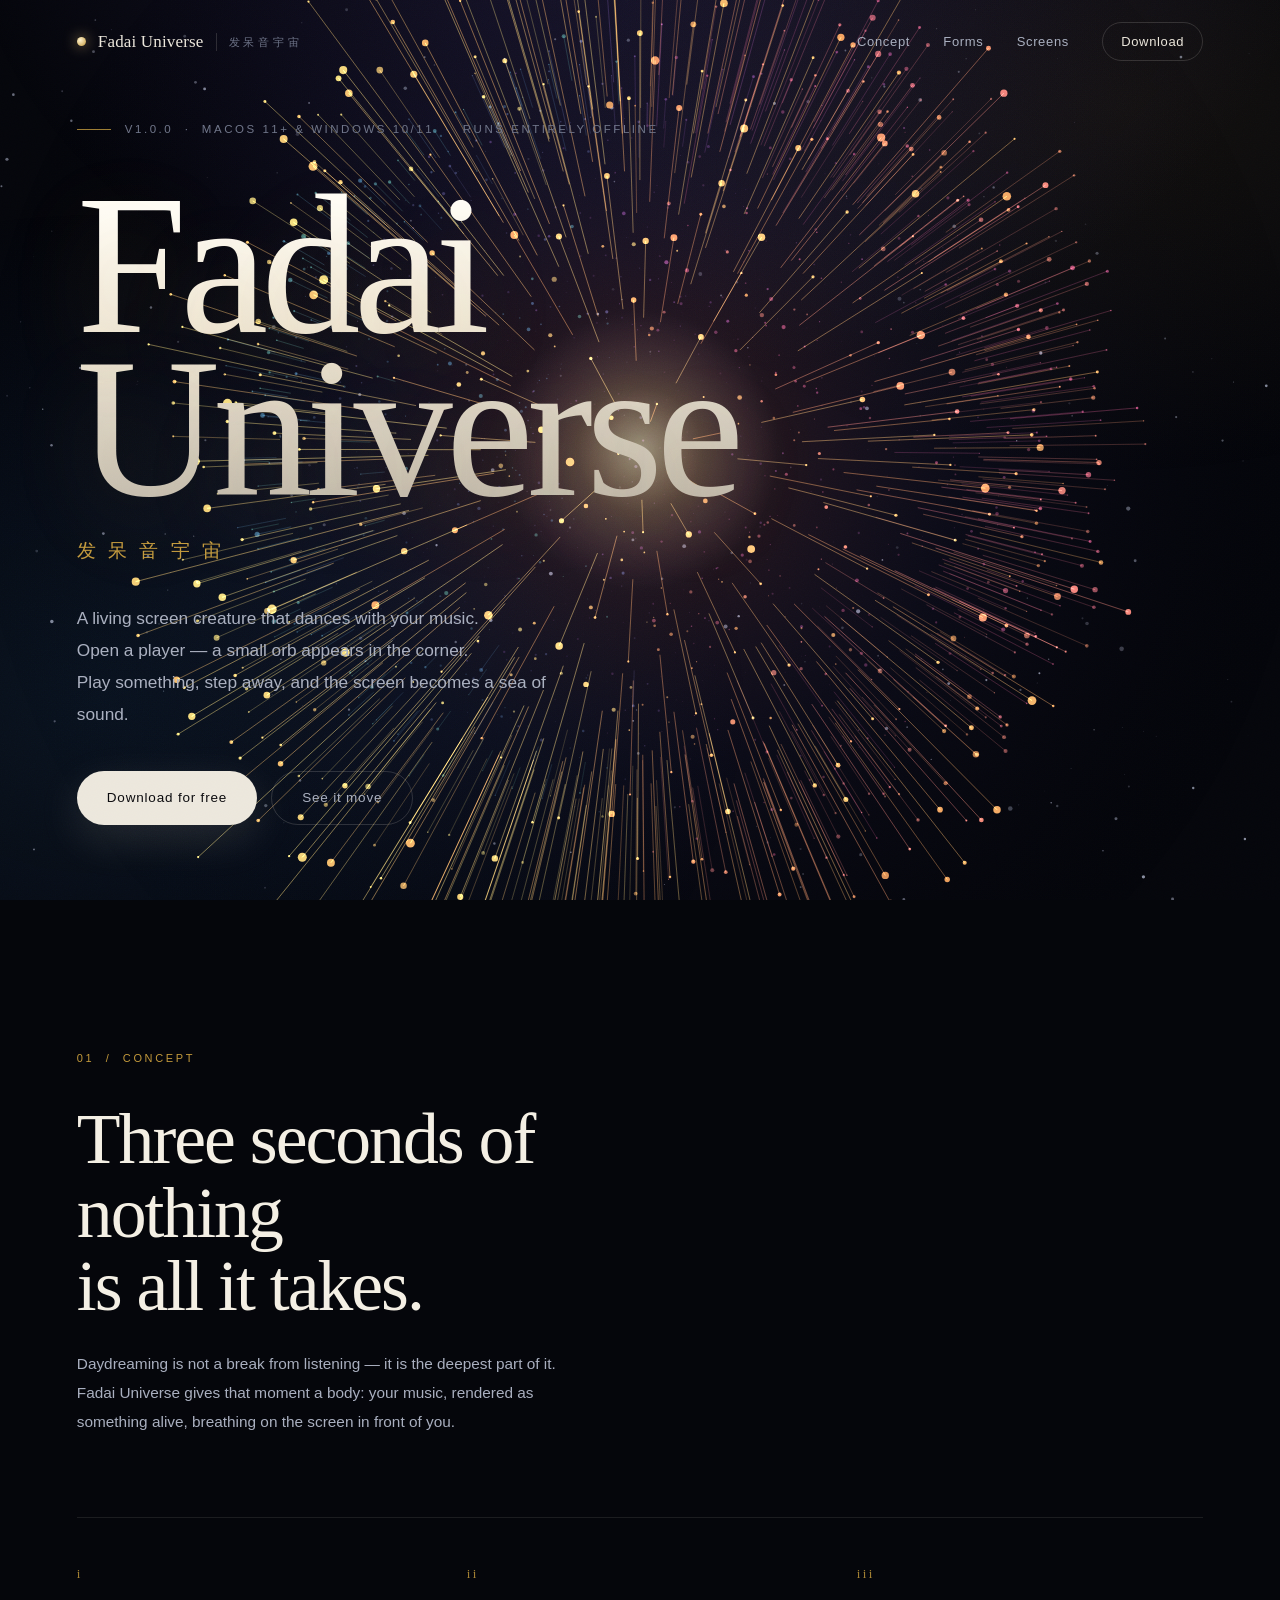
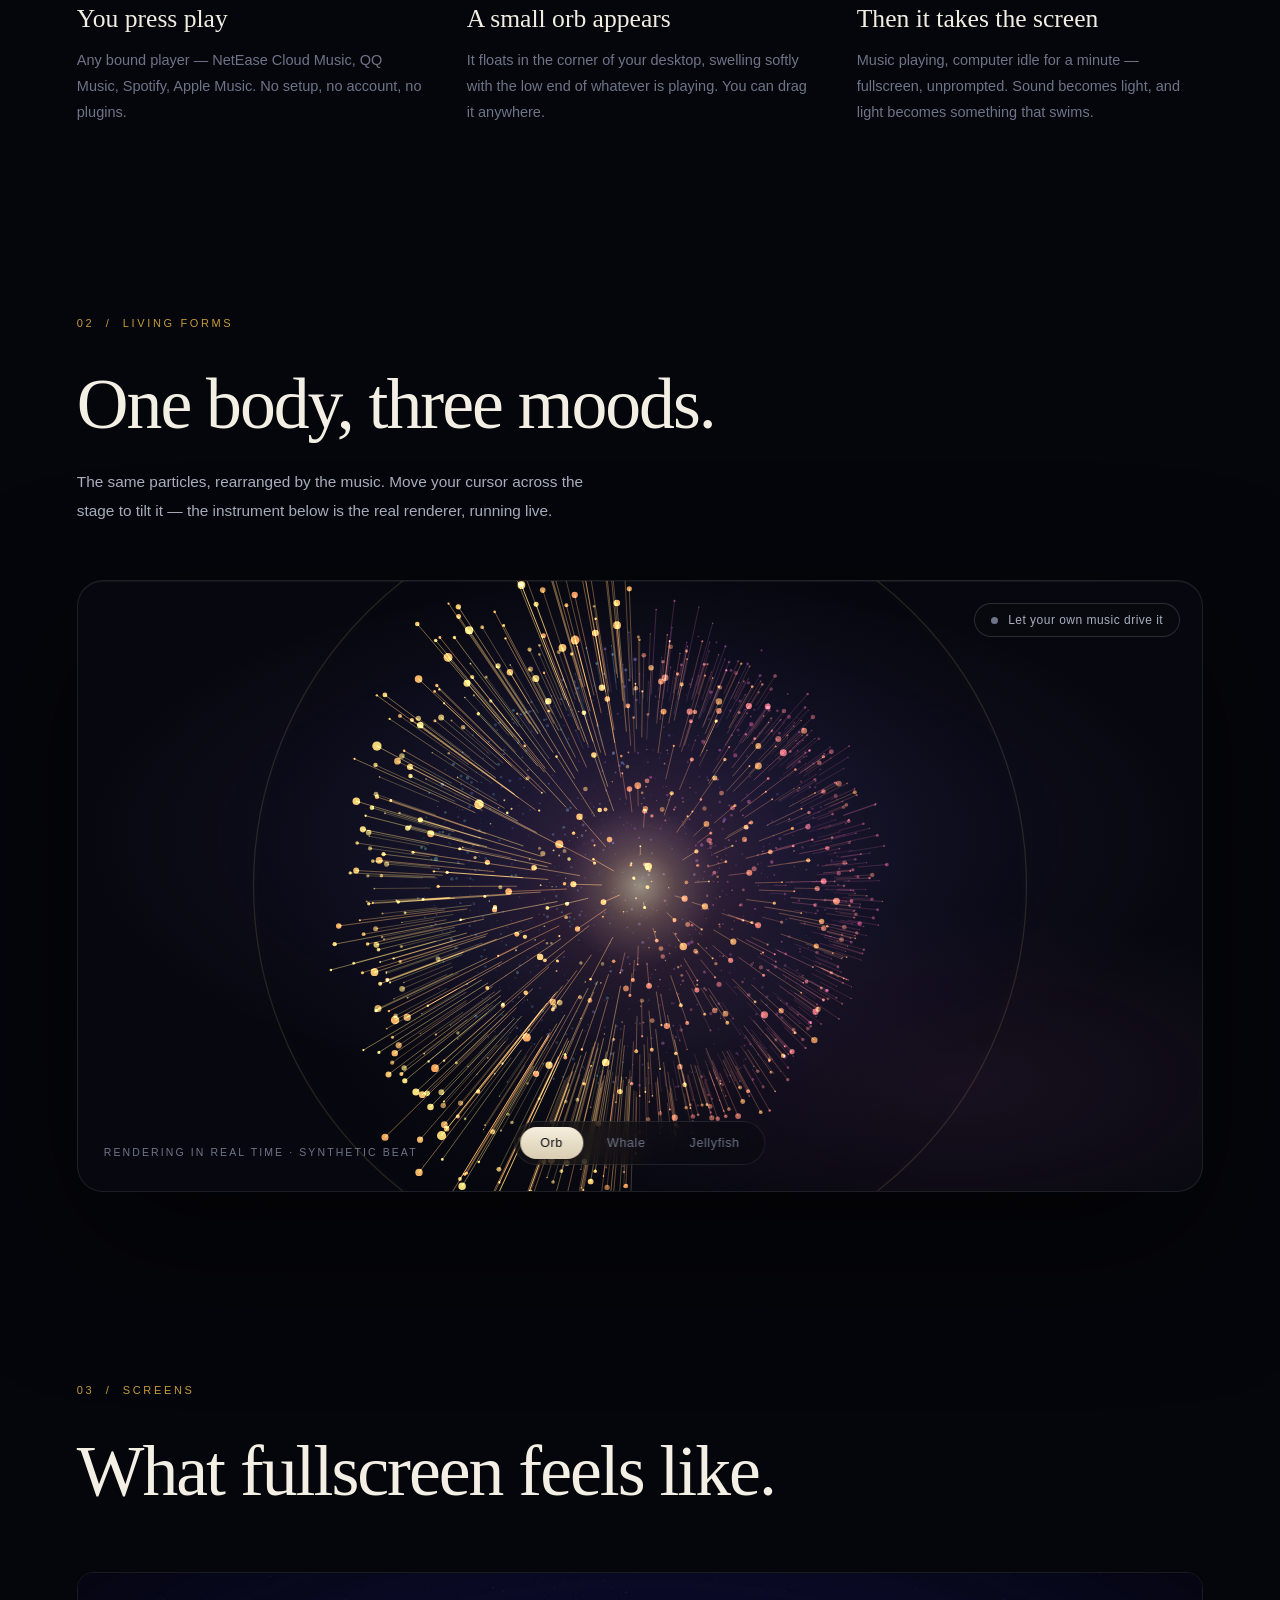
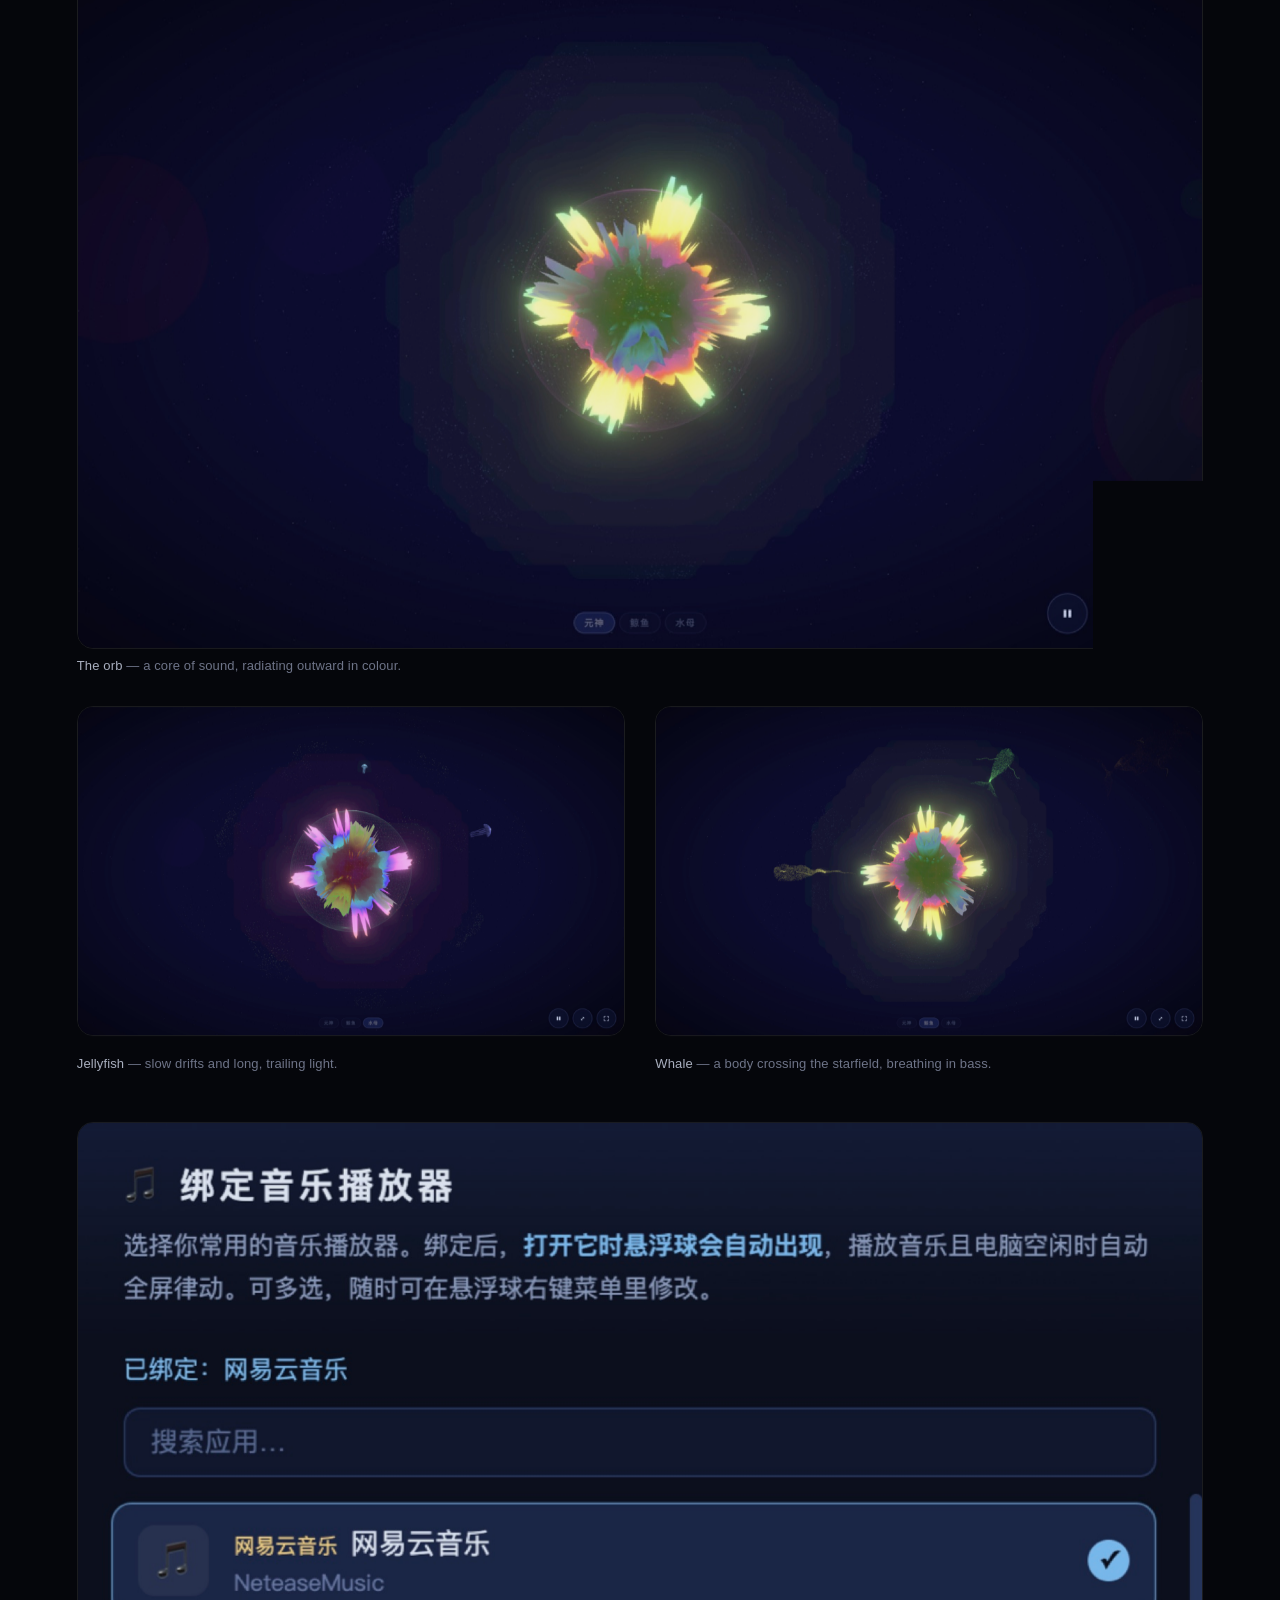
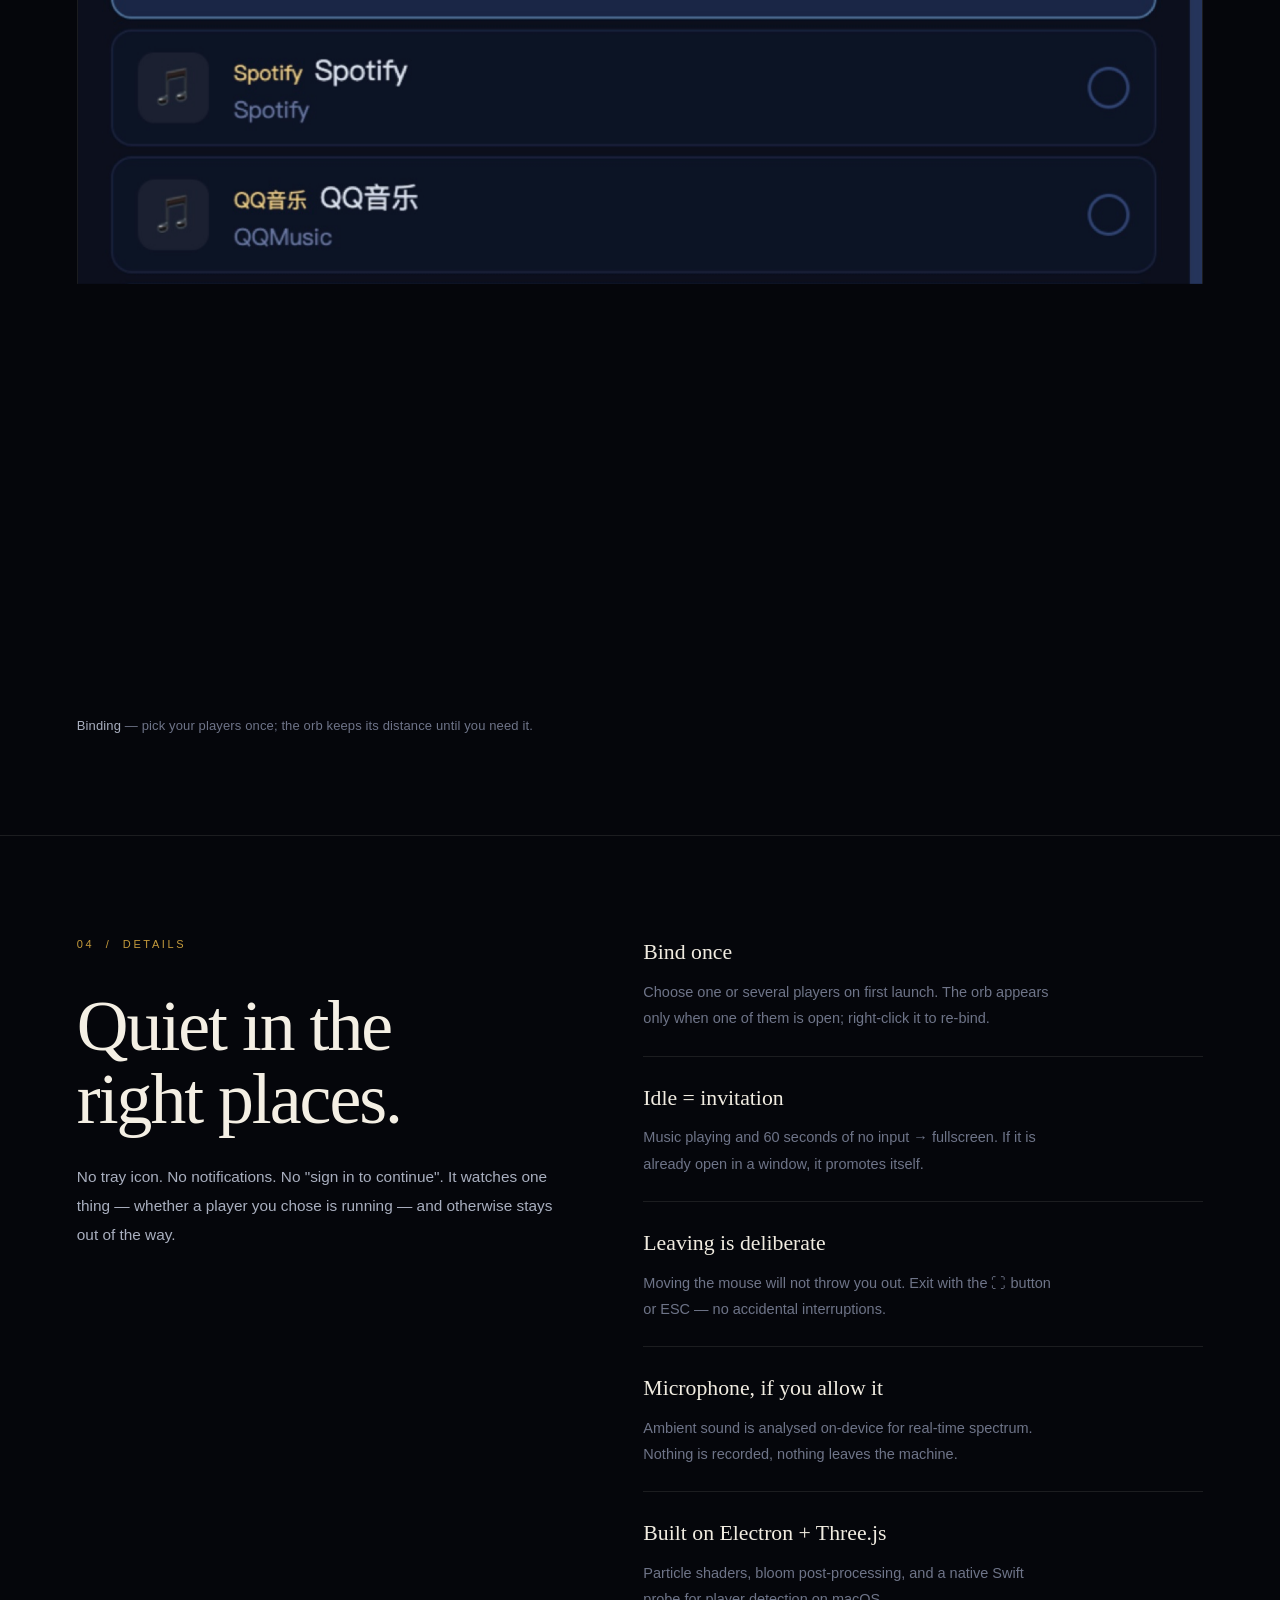
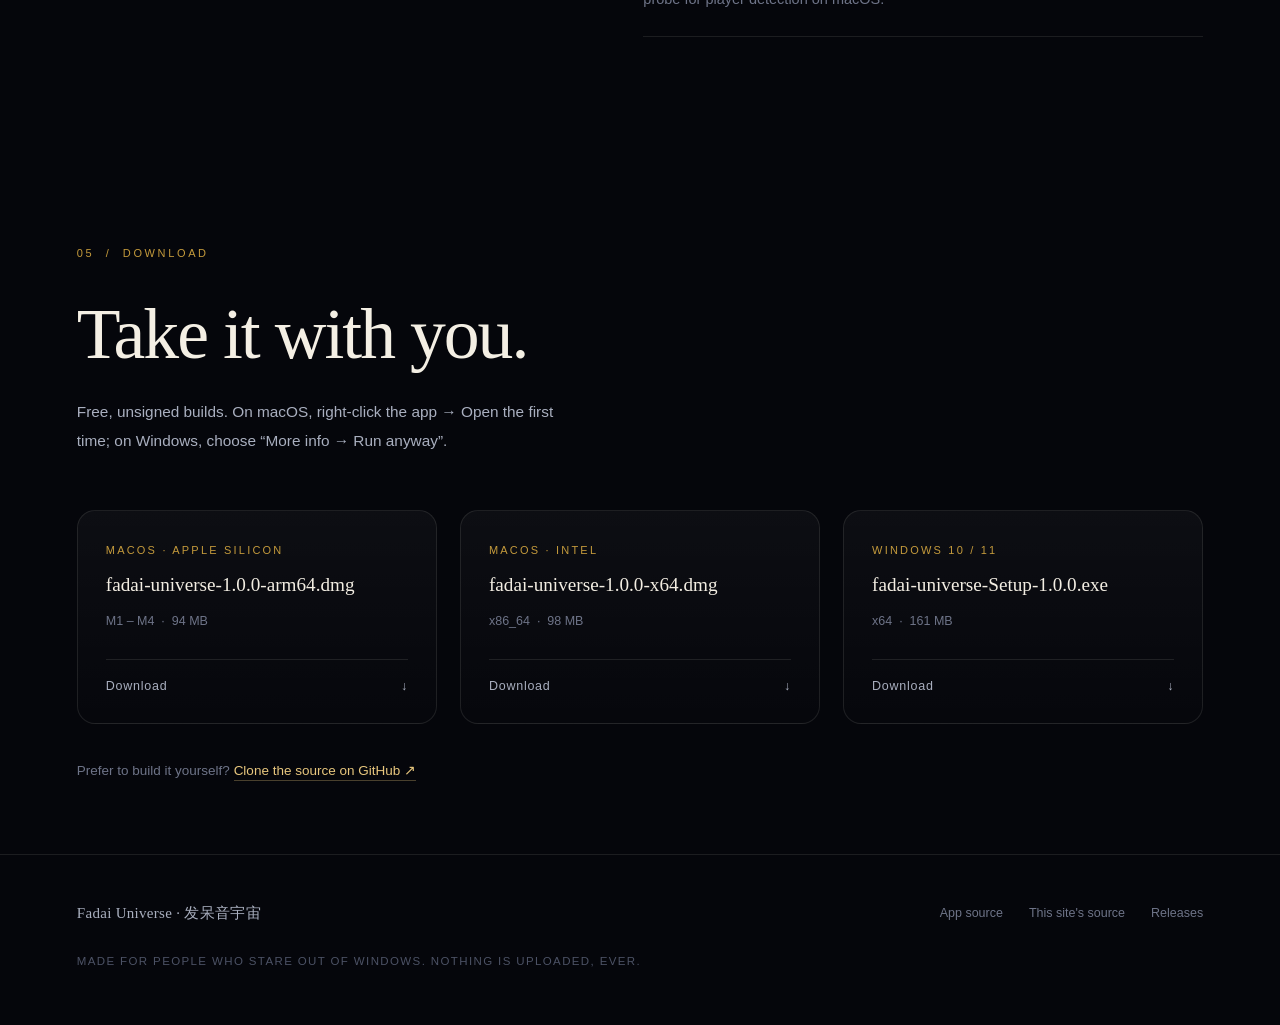
==== index.html @ 191c6d0e "feat: Fadai Universe product site — live particle renderer, three morphing forms, screenshots, downl" ====
<!doctype html>
<html lang="en">
<head>
<meta charset="utf-8">
<meta name="viewport" content="width=device-width, initial-scale=1">
<title>Fadai Universe — your music, given a body</title>
<meta name="description" content="Fadai Universe is a music-reactive screen creature for macOS and Windows. Open your player and a small orb appears; play music and step away, and the screen becomes a sea of sound. Runs 100% locally.">
<meta name="theme-color" content="#05060b">
<meta property="og:title" content="Fadai Universe — your music, given a body">
<meta property="og:description" content="A living screen creature that dances with your music. Orb, whale, jellyfish — three forms, born from sound.">
<meta property="og:type" content="website">
<meta property="og:image" content="assets/img/cover.jpg">
<link rel="icon" href="data:image/svg+xml,<svg xmlns='http://www.w3.org/2000/svg' viewBox='0 0 32 32'><circle cx='16' cy='16' r='13' fill='none' stroke='%23C49A3C' stroke-width='1.2'/><circle cx='16' cy='16' r='5' fill='%23FFD98A'/></svg>">
<link rel="stylesheet" href="css/style.css">
</head>
<body>

<div class="grain" aria-hidden="true"></div>

<header class="nav" id="nav">
  <a class="nav__mark" href="#top" aria-label="Fadai Universe">
    <span class="nav__dot"></span>
    <span class="nav__name">Fadai&nbsp;Universe</span>
    <span class="nav__cn">发呆音宇宙</span>
  </a>
  <nav class="nav__links">
    <a href="#concept">Concept</a>
    <a href="#forms">Forms</a>
    <a href="#gallery">Screens</a>
    <a href="#download" class="nav__cta">Download</a>
  </nav>
</header>

<main>

  <!-- ───────────────────────────── hero ───────────────────────────── -->
  <section class="hero" id="top">
    <canvas class="hero__stars" id="stars" aria-hidden="true"></canvas>
    <canvas class="hero__orb" id="heroOrb" aria-hidden="true"></canvas>

    <div class="hero__inner">
      <p class="eyebrow reveal">v1.0.0 &nbsp;·&nbsp; macOS 11+ &amp; Windows 10/11 &nbsp;·&nbsp; runs entirely offline</p>
      <h1 class="hero__title reveal" data-d="1">Fadai<br>Universe</h1>
      <p class="hero__cn reveal" data-d="2">发呆音宇宙</p>
      <p class="hero__lede reveal" data-d="3">
        A living screen creature that dances with your music.<br>
        Open a player — a small orb appears in the corner.<br>
        Play something, step away, and the screen becomes a sea of sound.
      </p>
      <div class="hero__cta reveal" data-d="4">
        <a class="btn btn--solid" href="#download">Download for free</a>
        <a class="btn btn--ghost" href="#forms">See it move</a>
      </div>
    </div>

    <div class="hero__foot reveal" data-d="5">
      <span>Scroll</span>
      <i></i>
    </div>
  </section>

  <!-- ───────────────────────────── concept ───────────────────────────── -->
  <section class="concept" id="concept">
    <div class="wrap">
      <p class="label reveal">01 &nbsp;/&nbsp; Concept</p>
      <h2 class="display reveal" data-d="1">
        Three seconds of nothing<br>
        is all it takes.
      </h2>
      <p class="lede reveal" data-d="2">
        Daydreaming is not a break from listening — it is the deepest part of it.
        Fadai Universe gives that moment a body: your music, rendered as something
        alive, breathing on the screen in front of you.
      </p>

      <ol class="steps">
        <li class="step reveal">
          <span class="step__n">i</span>
          <h3>You press play</h3>
          <p>Any bound player — NetEase Cloud Music, QQ Music, Spotify, Apple Music. No setup, no account, no plugins.</p>
        </li>
        <li class="step reveal" data-d="1">
          <span class="step__n">ii</span>
          <h3>A small orb appears</h3>
          <p id="step2">It floats in the corner of your desktop, swelling softly with the low end of whatever is playing. You can drag it anywhere.</p>
        </li>
        <li class="step reveal" data-d="2">
          <span class="step__n">iii</span>
          <h3>Then it takes the screen</h3>
          <p>Music playing, computer idle for a minute — fullscreen, unprompted. Sound becomes light, and light becomes something that swims.</p>
        </li>
      </ol>
    </div>
  </section>

  <!-- ───────────────────────────── forms ───────────────────────────── -->
  <section class="forms" id="forms">
    <div class="wrap">
      <p class="label reveal">02 &nbsp;/&nbsp; Living forms</p>
      <h2 class="display reveal" data-d="1">One body, three moods.</h2>
      <p class="lede reveal" data-d="2">
        The same particles, rearranged by the music. Move your cursor across the
        stage to tilt it — the instrument below is the real renderer, running live.
      </p>
    </div>

    <div class="stage reveal" data-d="3">
      <canvas id="orbDemo" aria-hidden="true"></canvas>

      <div class="stage__tabs" role="tablist" aria-label="Visualization form">
        <button class="chip is-active" data-mode="orb" role="tab" aria-selected="true">Orb</button>
        <button class="chip" data-mode="whale" role="tab" aria-selected="false">Whale</button>
        <button class="chip" data-mode="jelly" role="tab" aria-selected="false">Jellyfish</button>
      </div>

      <button class="mic" id="micBtn" type="button">
        <span class="mic__dot"></span>
        <span class="mic__label">Let your own music drive it</span>
      </button>

      <p class="stage__note" id="stageNote">Rendering in real time · synthetic beat</p>
    </div>
  </section>

  <!-- ───────────────────────────── gallery ───────────────────────────── -->
  <section class="gallery" id="gallery">
    <div class="wrap">
      <p class="label reveal">03 &nbsp;/&nbsp; Screens</p>
      <h2 class="display reveal" data-d="1">What fullscreen feels like.</h2>
    </div>

    <div class="shots">
      <figure class="shot shot--wide reveal">
        <img src="assets/img/cover.jpg" alt="Fadai Universe fullscreen orb visualization" loading="lazy">
        <figcaption><b>The orb</b> — a core of sound, radiating outward in colour.</figcaption>
      </figure>
      <figure class="shot reveal" data-d="1">
        <img src="assets/img/jelly.jpg" alt="Jellyfish visualization" loading="lazy">
        <figcaption><b>Jellyfish</b> — slow drifts and long, trailing light.</figcaption>
      </figure>
      <figure class="shot reveal" data-d="2">
        <img src="assets/img/whale.jpg" alt="Whale visualization" loading="lazy">
        <figcaption><b>Whale</b> — a body crossing the starfield, breathing in bass.</figcaption>
      </figure>
      <figure class="shot shot--wide reveal">
        <img src="assets/img/bind.jpg" alt="Player binding window" loading="lazy">
        <figcaption><b>Binding</b> — pick your players once; the orb keeps its distance until you need it.</figcaption>
      </figure>
    </div>
  </section>

  <!-- ───────────────────────────── details ───────────────────────────── -->
  <section class="details" id="details">
    <div class="wrap details__grid">
      <div>
        <p class="label reveal">04 &nbsp;/&nbsp; Details</p>
        <h2 class="display reveal" data-d="1">Quiet in the<br>right places.</h2>
        <p class="lede reveal" data-d="2">
          No tray icon. No notifications. No "sign in to continue".
          It watches one thing — whether a player you chose is running —
          and otherwise stays out of the way.
        </p>
      </div>

      <dl class="specs">
        <div class="spec reveal">
          <dt>Bind once</dt>
          <dd>Choose one or several players on first launch. The orb appears only when one of them is open; right-click it to re-bind.</dd>
        </div>
        <div class="spec reveal" data-d="1">
          <dt>Idle = invitation</dt>
          <dd>Music playing and 60 seconds of no input → fullscreen. If it is already open in a window, it promotes itself.</dd>
        </div>
        <div class="spec reveal" data-d="2">
          <dt>Leaving is deliberate</dt>
          <dd>Moving the mouse will not throw you out. Exit with the ⛶ button or ESC — no accidental interruptions.</dd>
        </div>
        <div class="spec reveal" data-d="3">
          <dt>Microphone, if you allow it</dt>
          <dd>Ambient sound is analysed on-device for real-time spectrum. Nothing is recorded, nothing leaves the machine.</dd>
        </div>
        <div class="spec reveal" data-d="4">
          <dt>Built on Electron + Three.js</dt>
          <dd>Particle shaders, bloom post-processing, and a native Swift probe for player detection on macOS.</dd>
        </div>
      </dl>
    </div>
  </section>

  <!-- ───────────────────────────── download ───────────────────────────── -->
  <section class="download" id="download">
    <div class="wrap">
      <p class="label reveal">05 &nbsp;/&nbsp; Download</p>
      <h2 class="display reveal" data-d="1">Take it with you.</h2>
      <p class="lede reveal" data-d="2">Free, unsigned builds. On macOS, right-click the app → Open the first time; on Windows, choose “More info → Run anyway”.</p>

      <div class="cards">
        <a class="card reveal" href="https://github.com/Dadudu-AI/fadai-universe/releases/download/v1.0.0/fadai-universe-1.0.0-arm64.dmg">
          <span class="card__os">macOS · Apple Silicon</span>
          <span class="card__file">fadai-universe-1.0.0-arm64.dmg</span>
          <span class="card__meta">M1 – M4 &nbsp;·&nbsp; <span data-size="arm64">94 MB</span></span>
          <span class="card__go">Download <i>↓</i></span>
        </a>
        <a class="card reveal" data-d="1" href="https://github.com/Dadudu-AI/fadai-universe/releases/download/v1.0.0/fadai-universe-1.0.0-x64.dmg">
          <span class="card__os">macOS · Intel</span>
          <span class="card__file">fadai-universe-1.0.0-x64.dmg</span>
          <span class="card__meta">x86_64 &nbsp;·&nbsp; <span data-size="x64">98 MB</span></span>
          <span class="card__go">Download <i>↓</i></span>
        </a>
        <a class="card reveal" data-d="2" href="https://github.com/Dadudu-AI/fadai-universe/releases/download/v1.0.0/fadai-universe-Setup-1.0.0.exe">
          <span class="card__os">Windows 10 / 11</span>
          <span class="card__file">fadai-universe-Setup-1.0.0.exe</span>
          <span class="card__meta">x64 &nbsp;·&nbsp; <span data-size="win">161 MB</span></span>
          <span class="card__go">Download <i>↓</i></span>
        </a>
      </div>

      <p class="download__alt reveal">
        Prefer to build it yourself?
        <a href="https://github.com/Dadudu-AI/fadai-universe">Clone the source on GitHub ↗</a>
      </p>
    </div>
  </section>
</main>

<footer class="foot">
  <div class="foot__row">
    <span class="foot__mark">Fadai Universe · 发呆音宇宙</span>
    <nav>
      <a href="https://github.com/Dadudu-AI/fadai-universe">App source</a>
      <a href="https://github.com/Dadudu-AI/fadai-universe-site">This site's source</a>
      <a href="https://github.com/Dadudu-AI/fadai-universe/releases">Releases</a>
    </nav>
  </div>
  <p class="foot__fine">Made for people who stare out of windows. Nothing is uploaded, ever.</p>
</footer>

<script src="js/orb.js"></script>
<script src="js/main.js"></script>
</body>
</html>
---- css/style.css ----
/* ──────────────────────────────────────────────────────────────────────
   Fadai Universe — product site
   palette: deep space + warm gold; type: old-style serif display, neutral sans
   ────────────────────────────────────────────────────────────────────── */

:root {
  --bg: #05060b;
  --ink: #ECE7DC;
  --ink-2: #A9AFBF;
  --ink-3: #6E7488;
  --gold: #C49A3C;
  --gold-lt: #E8C77E;
  --line: rgba(236, 231, 220, 0.10);
  --line-2: rgba(236, 231, 220, 0.16);
  --serif: "Iowan Old Style", "Palatino Linotype", Palatino, "Songti SC", Georgia, serif;
  --sans: -apple-system, BlinkMacSystemFont, "Helvetica Neue", "PingFang SC", "Hiragino Sans GB", Arial, sans-serif;
  --ease: cubic-bezier(0.16, 0.84, 0.24, 1);
  --pad: clamp(24px, 6vw, 96px);
}

* { box-sizing: border-box; }

html { scroll-behavior: smooth; }

body {
  margin: 0;
  background: var(--bg);
  color: var(--ink);
  font-family: var(--sans);
  font-size: 16px;
  line-height: 1.65;
  -webkit-font-smoothing: antialiased;
  text-rendering: optimizeLegibility;
  overflow-x: hidden;
}

body::before {
  content: "";
  position: fixed;
  inset: 0;
  z-index: 0;
  pointer-events: none;
  background:
    radial-gradient(1100px 780px at 50% -12%, rgba(96, 74, 168, 0.20), transparent 62%),
    radial-gradient(900px 620px at 88% 12%, rgba(196, 154, 60, 0.07), transparent 60%),
    radial-gradient(1000px 760px at 8% 78%, rgba(38, 92, 150, 0.14), transparent 65%);
}

.grain {
  position: fixed;
  inset: 0;
  z-index: 3;
  pointer-events: none;
  opacity: 0.35;
  mix-blend-mode: soft-light;
  background-image: url("data:image/svg+xml,%3Csvg xmlns='http://www.w3.org/2000/svg' width='160' height='160'%3E%3Cfilter id='n'%3E%3CfeTurbulence type='fractalNoise' baseFrequency='0.85' numOctaves='3'/%3E%3C/filter%3E%3Crect width='160' height='160' filter='url(%23n)' opacity='0.5'/%3E%3C/svg%3E");
}

a { color: inherit; text-decoration: none; }

img { display: block; max-width: 100%; }

.wrap { width: min(1240px, 100% - var(--pad) * 2); margin-inline: auto; }

/* ───────────────────────────── nav ───────────────────────────── */
.nav {
  position: fixed;
  inset: 0 0 auto 0;
  z-index: 20;
  display: flex;
  align-items: center;
  justify-content: space-between;
  gap: 24px;
  padding: 22px var(--pad);
  transition: background 0.5s var(--ease), backdrop-filter 0.5s, padding 0.5s var(--ease), border-color 0.5s;
  border-bottom: 1px solid transparent;
}
.nav.is-stuck {
  padding-block: 14px;
  background: rgba(5, 6, 11, 0.72);
  backdrop-filter: blur(18px) saturate(1.4);
  border-bottom-color: var(--line);
}
.nav__mark { display: flex; align-items: center; gap: 12px; }
.nav__dot {
  width: 9px; height: 9px; border-radius: 50%;
  background: radial-gradient(circle at 35% 35%, #fff3cf, var(--gold));
  box-shadow: 0 0 14px rgba(232, 199, 126, 0.75);
  animation: pulse 4.2s ease-in-out infinite;
}
@keyframes pulse { 0%, 100% { transform: scale(1); opacity: 0.9; } 50% { transform: scale(1.35); opacity: 1; } }
.nav__name { font-family: var(--serif); font-size: 17px; letter-spacing: 0.01em; }
.nav__cn { font-size: 11px; letter-spacing: 0.34em; color: var(--ink-3); padding-left: 4px; border-left: 1px solid var(--line-2); padding-left: 12px; }

.nav__links { display: flex; align-items: center; gap: clamp(16px, 2.6vw, 38px); font-size: 13px; letter-spacing: 0.05em; }
.nav__links a { color: var(--ink-2); transition: color 0.35s; position: relative; }
.nav__links a::after {
  content: ""; position: absolute; left: 0; right: 100%; bottom: -5px; height: 1px;
  background: var(--gold); transition: right 0.45s var(--ease);
}
.nav__links a:hover { color: var(--ink); }
.nav__links a:hover::after { right: 0; }
.nav__cta { color: var(--ink) !important; border: 1px solid var(--line-2); border-radius: 999px; padding: 8px 18px; }
.nav__cta:hover { border-color: var(--gold); color: var(--gold-lt) !important; }
.nav__cta::after { display: none; }

/* ───────────────────────────── hero ───────────────────────────── */
.hero {
  position: relative;
  min-height: 100svh;
  display: grid;
  align-items: center;
  padding: 120px var(--pad) 80px;
  isolation: isolate;
}
.hero__stars, .hero__orb {
  position: fixed;
  inset: 0;
  width: 100%;
  height: 100%;
  pointer-events: none;
}
.hero__stars { z-index: -2; opacity: 0.9; }
.hero__orb { z-index: -1; }
.hero__inner { max-width: 1240px; margin-inline: auto; width: 100%; }

.eyebrow {
  font-size: 11.5px;
  letter-spacing: 0.22em;
  text-transform: uppercase;
  color: var(--ink-3);
  margin: 0 0 clamp(28px, 5vh, 54px);
}
.eyebrow::before { content: ""; display: inline-block; width: 34px; height: 1px; background: var(--gold); vertical-align: middle; margin-right: 14px; opacity: 0.8; }

.hero__title {
  font-family: var(--serif);
  font-weight: 400;
  font-size: clamp(68px, 15.5vw, 210px);
  line-height: 0.82;
  letter-spacing: -0.035em;
  margin: 0;
  background: linear-gradient(178deg, #FFFDF6 8%, #EFE7D6 42%, #B9B2A6 100%);
  -webkit-background-clip: text;
  background-clip: text;
  color: transparent;
  text-shadow: 0 26px 90px rgba(196, 154, 60, 0.16);
}
.hero__cn {
  font-family: var(--serif);
  font-size: clamp(14px, 1.5vw, 19px);
  letter-spacing: 0.65em;
  color: var(--gold);
  margin: 26px 0 0;
  opacity: 0.9;
}
.hero__lede {
  margin: clamp(26px, 4vh, 42px) 0 0;
  font-size: clamp(15px, 1.35vw, 18px);
  line-height: 1.85;
  color: var(--ink-2);
  max-width: 54ch;
}
.hero__cta { margin-top: clamp(30px, 4.5vh, 46px); display: flex; flex-wrap: wrap; gap: 14px; }

.btn {
  display: inline-flex; align-items: center; gap: 10px;
  padding: 15px 30px; border-radius: 999px;
  font-size: 13.5px; letter-spacing: 0.06em;
  transition: transform 0.5s var(--ease), background 0.4s, color 0.4s, border-color 0.4s, box-shadow 0.5s;
}
.btn--solid { background: var(--ink); color: #0a0a0d; box-shadow: 0 14px 44px rgba(236, 231, 220, 0.12); }
.btn--solid:hover { transform: translateY(-2px); background: #fff; box-shadow: 0 18px 54px rgba(236, 231, 220, 0.22); }
.btn--ghost { border: 1px solid var(--line-2); color: var(--ink-2); }
.btn--ghost:hover { border-color: var(--gold); color: var(--gold-lt); transform: translateY(-2px); }

.hero__foot {
  position: absolute; left: var(--pad); bottom: 34px;
  display: flex; align-items: center; gap: 14px;
  font-size: 10.5px; letter-spacing: 0.3em; text-transform: uppercase; color: var(--ink-3);
}
.hero__foot i { display: block; width: 64px; height: 1px; background: linear-gradient(90deg, var(--line-2), transparent); position: relative; overflow: hidden; }
.hero__foot i::after { content: ""; position: absolute; inset: 0; width: 24px; background: var(--gold); animation: slide 2.6s var(--ease) infinite; }
@keyframes slide { 0% { transform: translateX(-26px); } 60%, 100% { transform: translateX(66px); } }

/* ───────────────────────────── shared section bits ───────────────────────────── */
section { position: relative; z-index: 1; }

.label {
  font-size: 11px; letter-spacing: 0.24em; text-transform: uppercase;
  color: var(--gold); margin: 0 0 clamp(22px, 4vh, 40px);
  font-variant-numeric: tabular-nums;
}
.display {
  font-family: var(--serif); font-weight: 400;
  font-size: clamp(36px, 5.6vw, 76px);
  line-height: 1.02; letter-spacing: -0.028em;
  margin: 0;
  color: #F4EFE4;
}
.lede {
  margin: clamp(20px, 3vh, 30px) 0 0;
  color: var(--ink-2); font-size: clamp(15px, 1.2vw, 17.5px);
  line-height: 1.88; max-width: 60ch;
}

/* reveal */
.reveal { opacity: 0; transform: translateY(28px); transition: opacity 1.1s var(--ease), transform 1.1s var(--ease); }
.reveal[data-d="1"] { transition-delay: 0.1s; }
.reveal[data-d="2"] { transition-delay: 0.2s; }
.reveal[data-d="3"] { transition-delay: 0.3s; }
.reveal[data-d="4"] { transition-delay: 0.4s; }
.reveal[data-d="5"] { transition-delay: 0.5s; }
.reveal.in { opacity: 1; transform: none; }

/* ───────────────────────────── concept ───────────────────────────── */
.concept { padding: clamp(110px, 16vh, 200px) 0 clamp(80px, 12vh, 150px); }
.concept .display { max-width: 16ch; }

.steps {
  list-style: none; padding: 0; margin: clamp(56px, 9vh, 110px) 0 0;
  display: grid; grid-template-columns: repeat(3, 1fr); gap: clamp(20px, 3.4vw, 64px);
  border-top: 1px solid var(--line); padding-top: clamp(30px, 5vh, 52px);
}
.step { position: relative; }
.step__n {
  font-family: var(--serif); font-size: 13px; letter-spacing: 0.18em;
  color: var(--gold); opacity: 0.85;
  display: block; margin-bottom: 18px;
}
.step h3 {
  font-family: var(--serif); font-weight: 400; font-size: clamp(20px, 2vw, 27px);
  line-height: 1.25; margin: 0 0 12px; color: #F2EDE2;
}
.step p { margin: 0; color: var(--ink-3); font-size: 14.5px; line-height: 1.8; }

/* ───────────────────────────── forms / live stage ───────────────────────────── */
.forms { padding: clamp(60px, 9vh, 120px) 0 clamp(70px, 10vh, 130px); }

.stage {
  position: relative;
  width: min(1320px, 100% - var(--pad) * 2);
  margin: clamp(40px, 6vh, 70px) auto 0;
  height: clamp(430px, 68vh, 720px);
  border: 1px solid var(--line);
  border-radius: 26px;
  overflow: hidden;
  background:
    radial-gradient(70% 60% at 50% 42%, rgba(66, 52, 120, 0.30), transparent 70%),
    radial-gradient(50% 40% at 78% 82%, rgba(120, 60, 120, 0.16), transparent 70%),
    #07080f;
  box-shadow: 0 50px 140px rgba(0, 0, 0, 0.55), inset 0 1px 0 rgba(255, 255, 255, 0.05);
  cursor: crosshair;
}
.stage canvas { position: absolute; inset: 0; width: 100%; height: 100%; }

.stage__tabs {
  position: absolute; left: 50%; bottom: 26px; transform: translateX(-50%);
  display: flex; gap: 4px; padding: 5px;
  border: 1px solid var(--line); border-radius: 999px;
  background: rgba(10, 11, 18, 0.6);
  backdrop-filter: blur(14px);
}
.chip {
  appearance: none; border: 0; background: transparent; color: var(--ink-3);
  font-family: var(--sans); font-size: 12.5px; letter-spacing: 0.05em;
  padding: 9px 20px; border-radius: 999px; cursor: pointer;
  transition: color 0.35s, background 0.35s;
}
.chip:hover { color: var(--ink-2); }
.chip.is-active { color: #0b0b0f; background: linear-gradient(180deg, #F6EFDD, #D9CDB2); }

.mic {
  position: absolute; top: 22px; right: 22px;
  display: inline-flex; align-items: center; gap: 10px;
  padding: 9px 16px; border-radius: 999px; cursor: pointer;
  border: 1px solid var(--line-2); background: rgba(10, 11, 18, 0.55);
  backdrop-filter: blur(12px);
  color: var(--ink-2); font-family: var(--sans); font-size: 12px; letter-spacing: 0.04em;
  transition: color 0.35s, border-color 0.35s;
}
.mic:hover { color: var(--ink); border-color: var(--gold); }
.mic__dot { width: 7px; height: 7px; border-radius: 50%; background: var(--ink-3); transition: background 0.35s, box-shadow 0.35s; }
.mic.is-live { color: var(--gold-lt); border-color: rgba(196, 154, 60, 0.5); }
.mic.is-live .mic__dot { background: #7CF5A6; box-shadow: 0 0 12px #7CF5A6; animation: pulse 2s infinite; }

.stage__note {
  position: absolute; left: 26px; bottom: 30px; margin: 0;
  font-size: 10.5px; letter-spacing: 0.2em; text-transform: uppercase; color: var(--ink-3);
}

/* ───────────────────────────── gallery ───────────────────────────── */
.gallery { padding: clamp(70px, 11vh, 150px) 0; }
.shots {
  width: min(1320px, 100% - var(--pad) * 2);
  margin: clamp(40px, 6vh, 70px) auto 0;
  display: grid; grid-template-columns: repeat(2, 1fr); gap: clamp(16px, 2.4vw, 34px);
}
.shot { margin: 0; position: relative; }
.shot--wide { grid-column: span 2; }
.shot img {
  width: 100%; border-radius: 16px; border: 1px solid var(--line);
  transition: transform 1.1s var(--ease), filter 1.1s var(--ease), border-color 0.5s;
  filter: saturate(0.92) brightness(0.94);
}
.shot:hover img { transform: scale(1.012); filter: saturate(1.05) brightness(1.02); border-color: var(--line-2); }
.shot figcaption {
  margin-top: 16px; font-size: 13px; color: var(--ink-3); letter-spacing: 0.01em;
}
.shot figcaption b { color: var(--ink-2); font-weight: 500; }

/* ───────────────────────────── details ───────────────────────────── */
.details { padding: clamp(70px, 11vh, 150px) 0; border-top: 1px solid var(--line); }
.details__grid { display: grid; grid-template-columns: 0.92fr 1.08fr; gap: clamp(40px, 7vw, 110px); }
.details .display { max-width: 12ch; }

.specs { margin: 0; display: grid; gap: 0; }
.spec { padding: 24px 0; border-top: 1px solid var(--line); display: grid; gap: 8px; }
.spec:first-child { border-top: 0; padding-top: 0; }
.spec:last-child { border-bottom: 1px solid var(--line); }
.spec dt {
  font-family: var(--serif); font-size: clamp(18px, 1.7vw, 22px); color: #F1ECE1;
  letter-spacing: 0;
}
.spec dd { margin: 0; color: var(--ink-3); font-size: 14.5px; line-height: 1.8; max-width: 52ch; }

/* ───────────────────────────── download ───────────────────────────── */
.download { padding: clamp(80px, 12vh, 160px) 0 clamp(60px, 8vh, 110px); }
.cards {
  margin-top: clamp(40px, 6vh, 70px);
  display: grid; grid-template-columns: repeat(3, 1fr); gap: clamp(14px, 1.8vw, 24px);
}
.card {
  position: relative; overflow: hidden;
  display: grid; gap: 10px; align-content: start;
  padding: 30px 28px 26px; border-radius: 18px;
  border: 1px solid var(--line);
  background: linear-gradient(180deg, rgba(255, 255, 255, 0.035), rgba(255, 255, 255, 0.008));
  transition: transform 0.6s var(--ease), border-color 0.5s, background 0.5s;
}
.card::after {
  content: ""; position: absolute; inset: 0; pointer-events: none;
  background: radial-gradient(420px 200px at 50% -30%, rgba(196, 154, 60, 0.16), transparent 70%);
  opacity: 0; transition: opacity 0.6s;
}
.card:hover { transform: translateY(-6px); border-color: rgba(196, 154, 60, 0.5); }
.card:hover::after { opacity: 1; }
.card__os { font-size: 11px; letter-spacing: 0.2em; text-transform: uppercase; color: var(--gold); }
.card__file { font-family: var(--serif); font-size: clamp(16px, 1.5vw, 20px); color: #F3EEE3; word-break: break-all; }
.card__meta { font-size: 12.5px; color: var(--ink-3); font-variant-numeric: tabular-nums; }
.card__go {
  margin-top: 18px; padding-top: 16px; border-top: 1px solid var(--line);
  font-size: 12.5px; letter-spacing: 0.06em; color: var(--ink-2);
  display: flex; justify-content: space-between; align-items: center;
}
.card__go i { font-style: normal; transition: transform 0.5s var(--ease); }
.card:hover .card__go i { transform: translateY(3px); }

.download__alt { margin: clamp(30px, 4vh, 46px) 0 0; font-size: 13.5px; color: var(--ink-3); }
.download__alt a { color: var(--gold-lt); border-bottom: 1px solid rgba(232, 199, 126, 0.3); padding-bottom: 2px; }
.download__alt a:hover { border-color: var(--gold-lt); }

/* ───────────────────────────── footer ───────────────────────────── */
.foot { padding: 46px var(--pad) 54px; border-top: 1px solid var(--line); position: relative; z-index: 1; }
.foot__row { width: min(1240px, 100%); margin-inline: auto; display: flex; flex-wrap: wrap; gap: 18px; justify-content: space-between; align-items: center; }
.foot__mark { font-family: var(--serif); font-size: 15px; color: var(--ink-2); letter-spacing: 0.02em; }
.foot nav { display: flex; gap: 26px; font-size: 12.5px; color: var(--ink-3); }
.foot nav a:hover { color: var(--gold-lt); }
.foot__fine {
  width: min(1240px, 100%); margin: 26px auto 0;
  font-size: 11.5px; letter-spacing: 0.12em; text-transform: uppercase; color: #4C5265;
}

/* ───────────────────────────── responsive ───────────────────────────── */
@media (max-width: 900px) {
  .nav__links a:not(.nav__cta) { display: none; }
  .nav__cn { display: none; }
  .steps { grid-template-columns: 1fr; gap: 32px; }
  .details__grid { grid-template-columns: 1fr; }
  .cards { grid-template-columns: 1fr; }
  .shots { grid-template-columns: 1fr; }
  .shot--wide { grid-column: auto; }
  .stage__note { display: none; }
  .hero__foot { display: none; }
}

@media (prefers-reduced-motion: reduce) {
  * { animation-duration: 0.001ms !important; transition-duration: 0.001ms !important; }
  .reveal { opacity: 1; transform: none; }
}
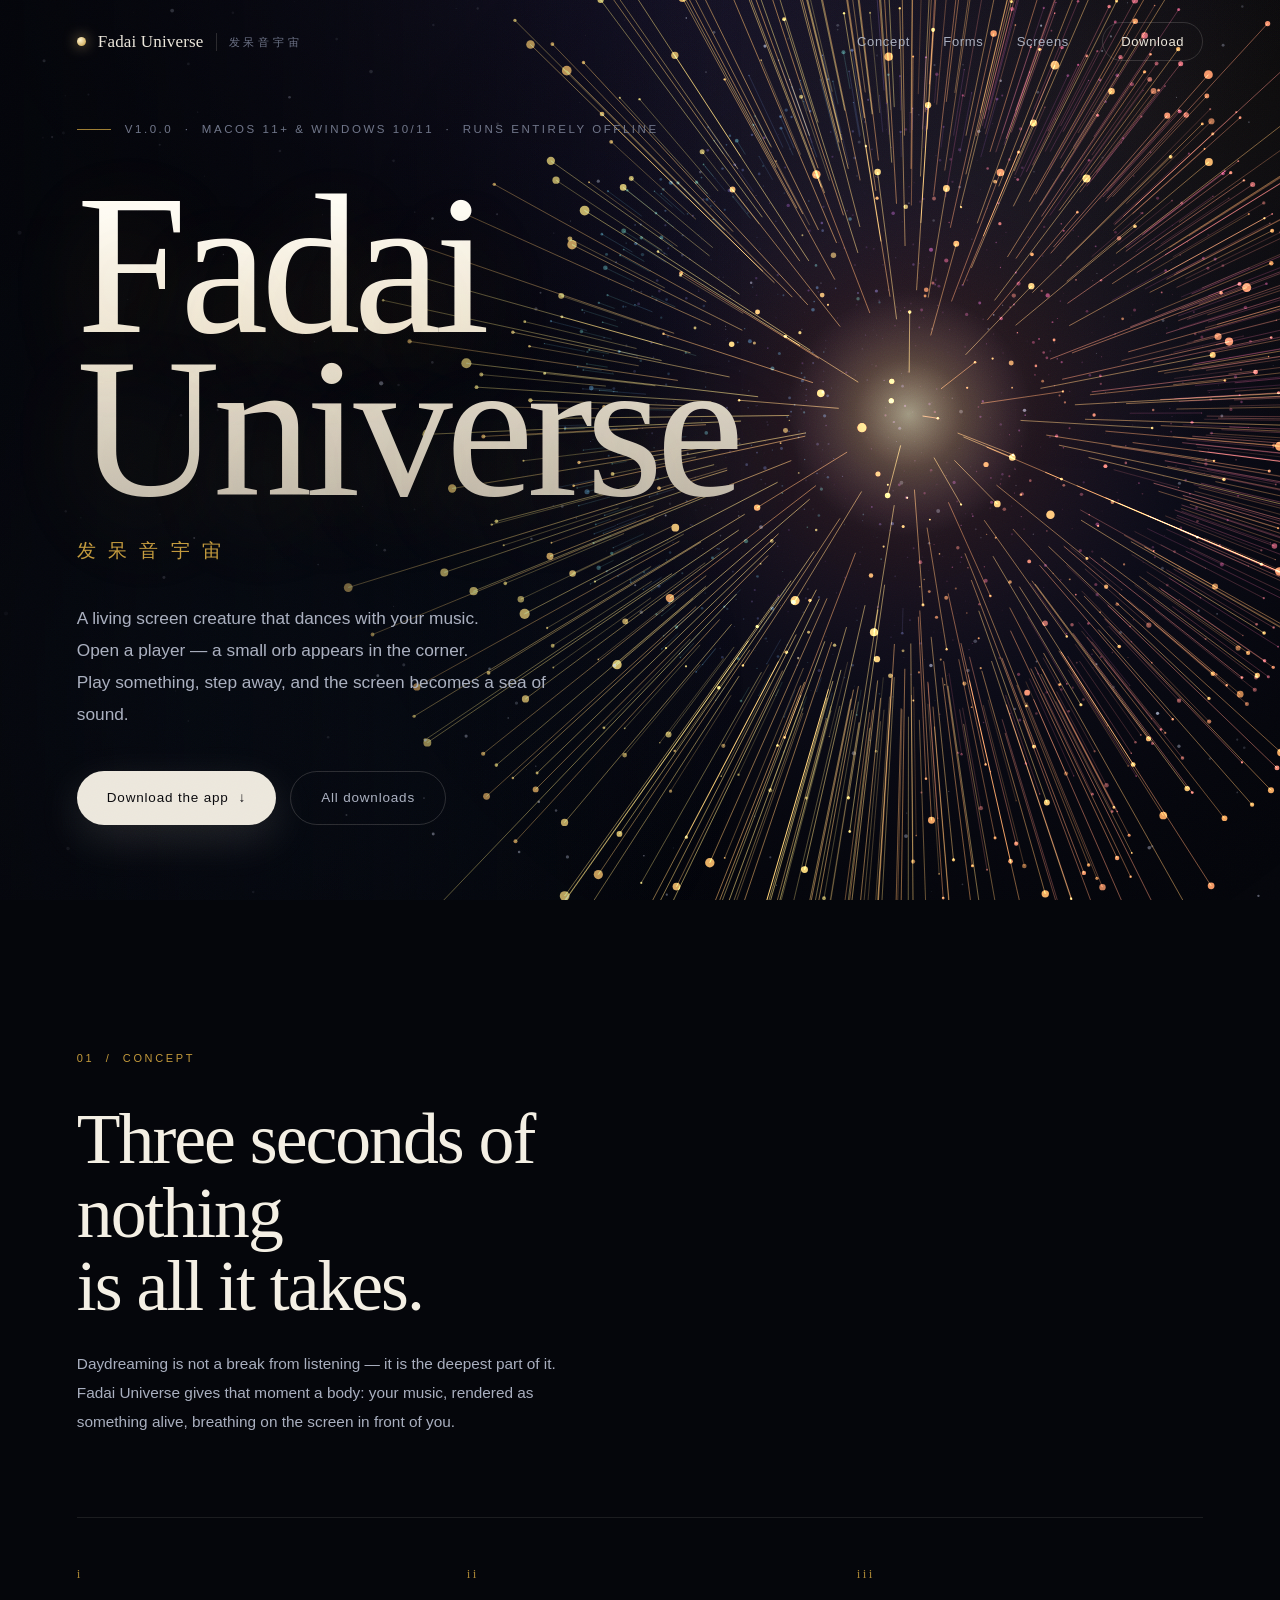
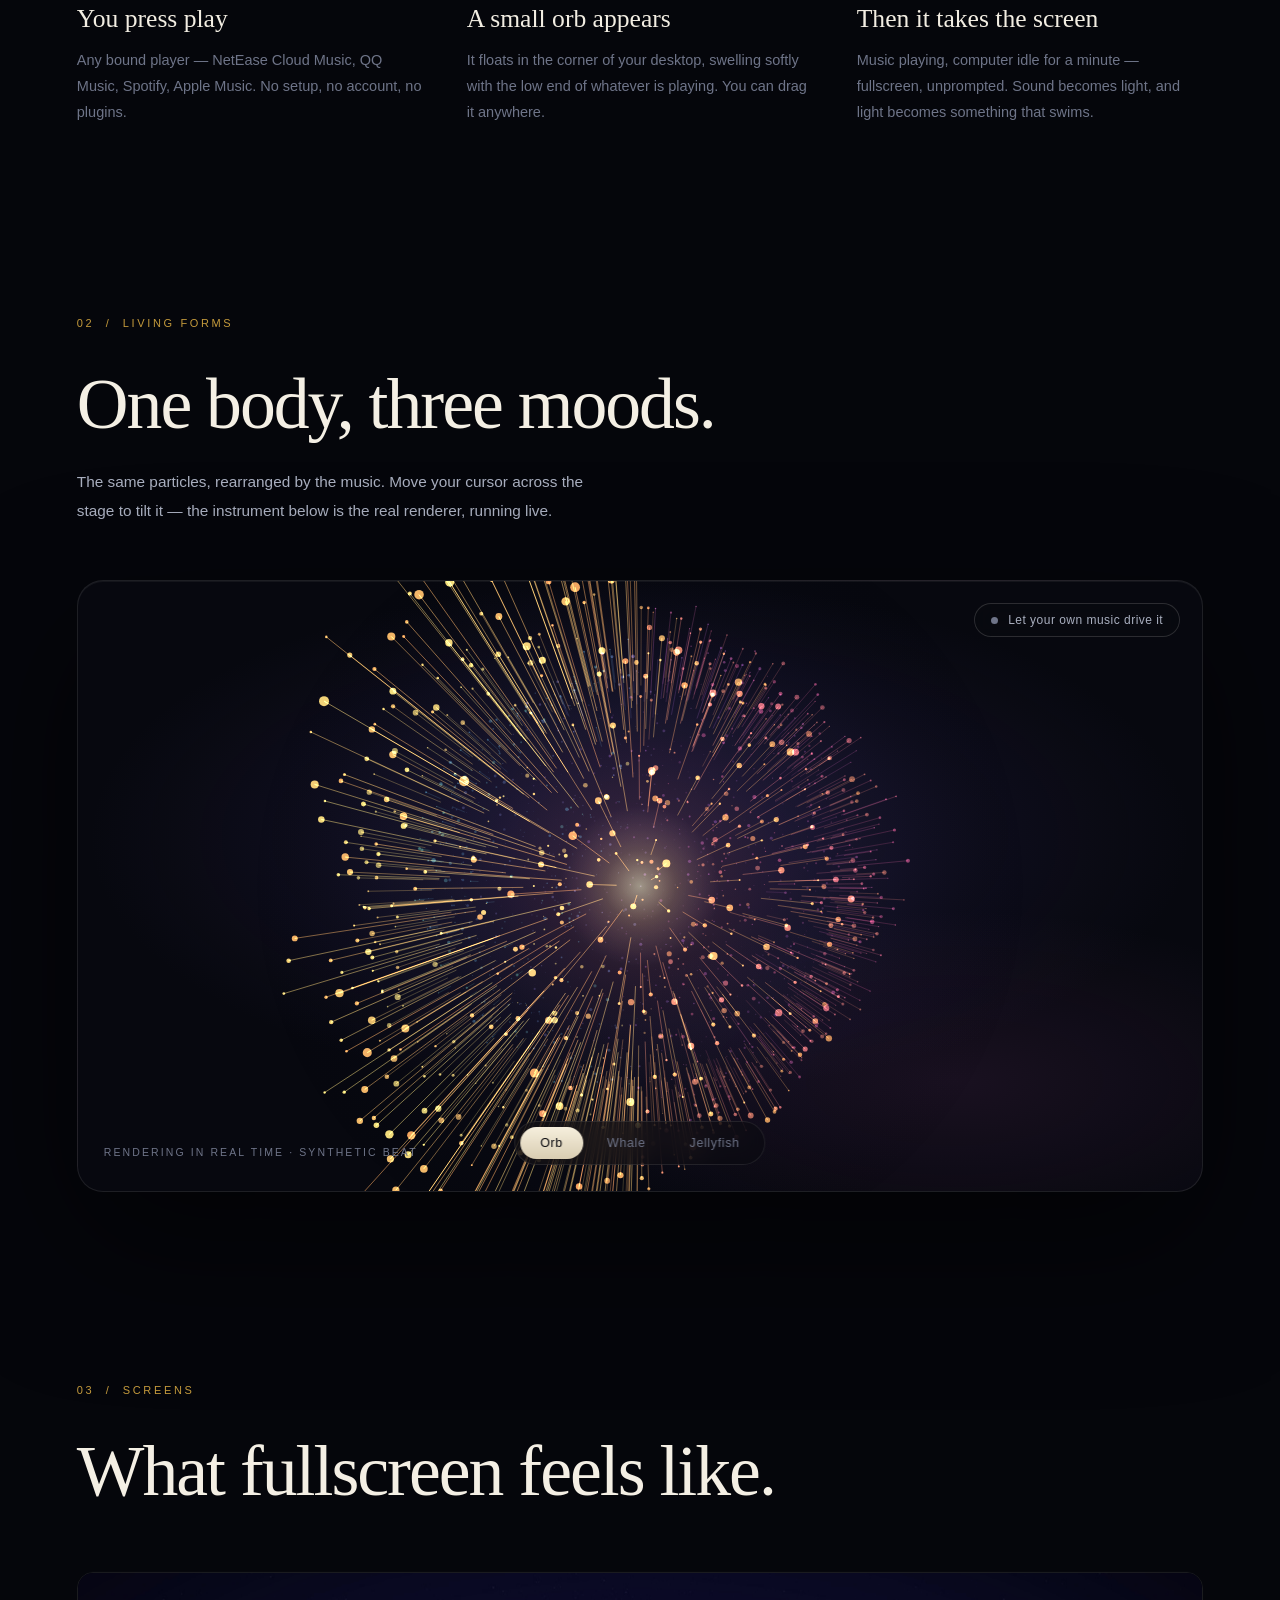
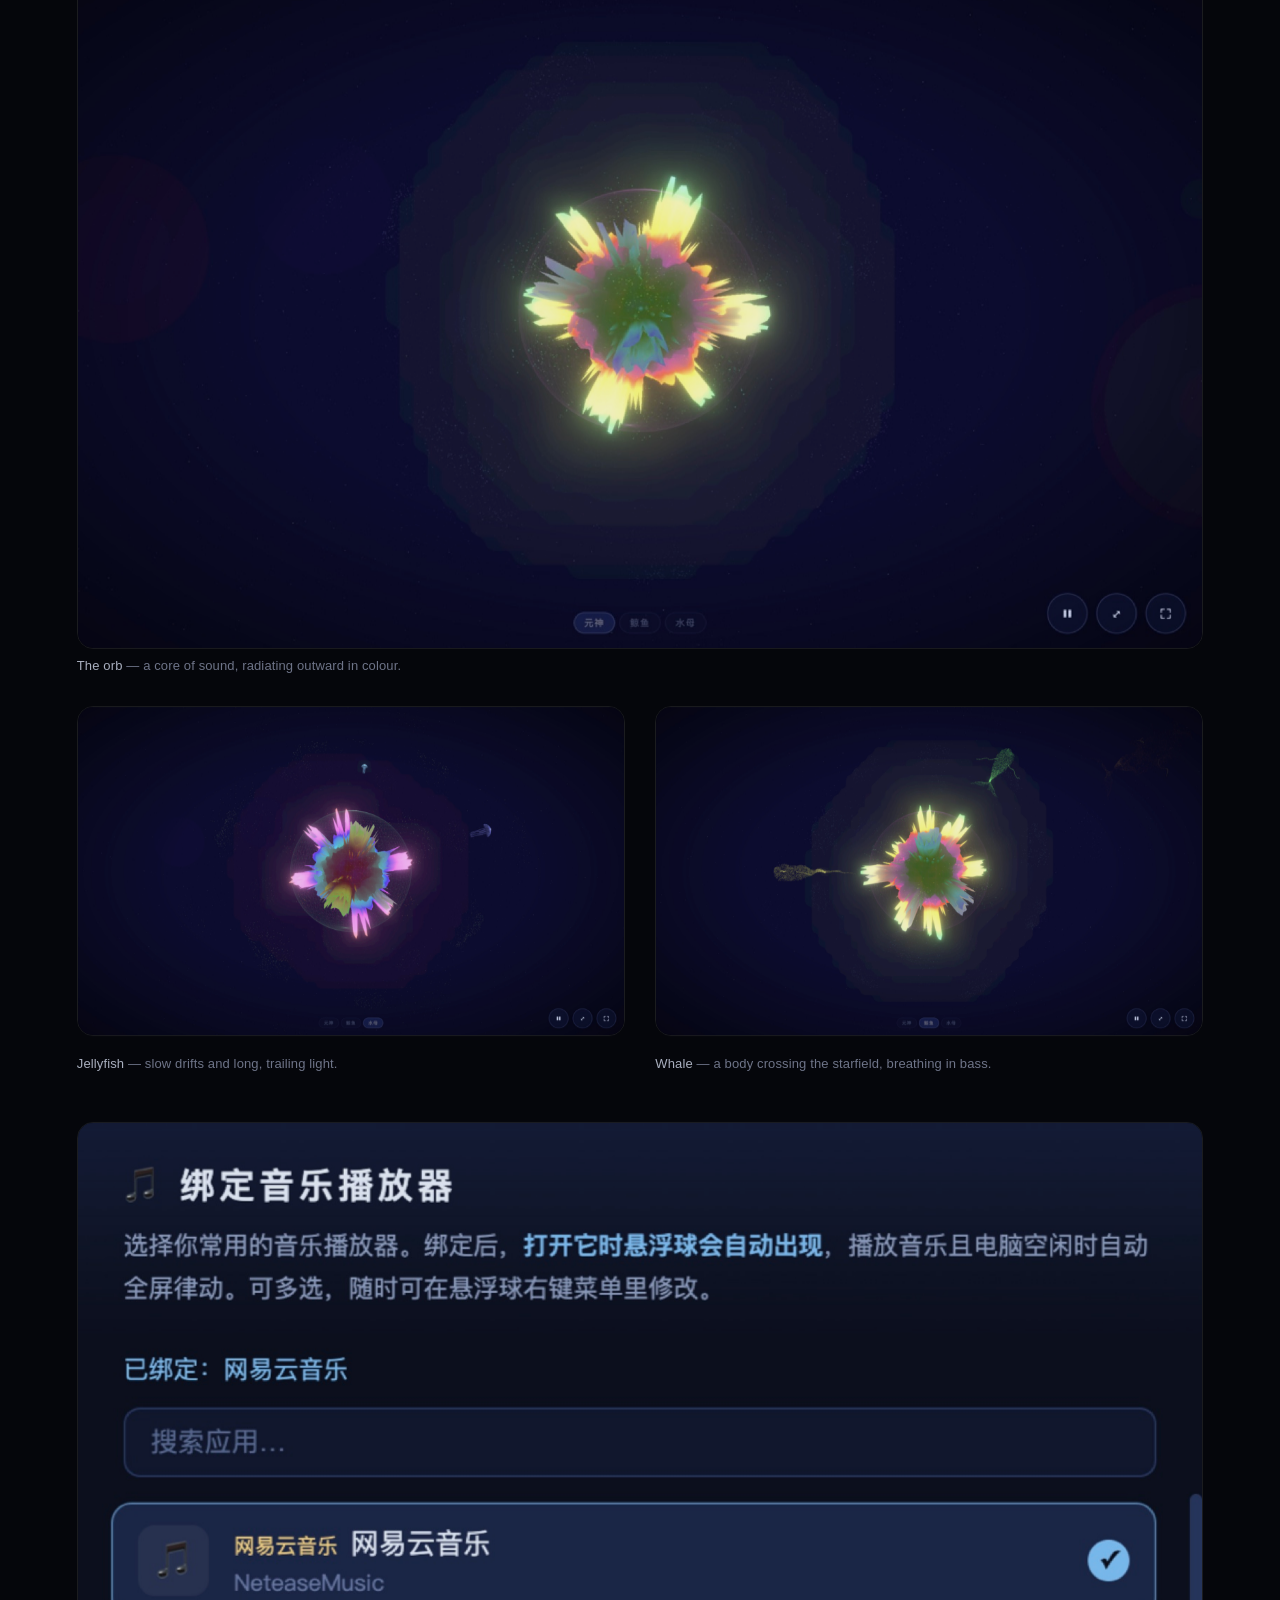
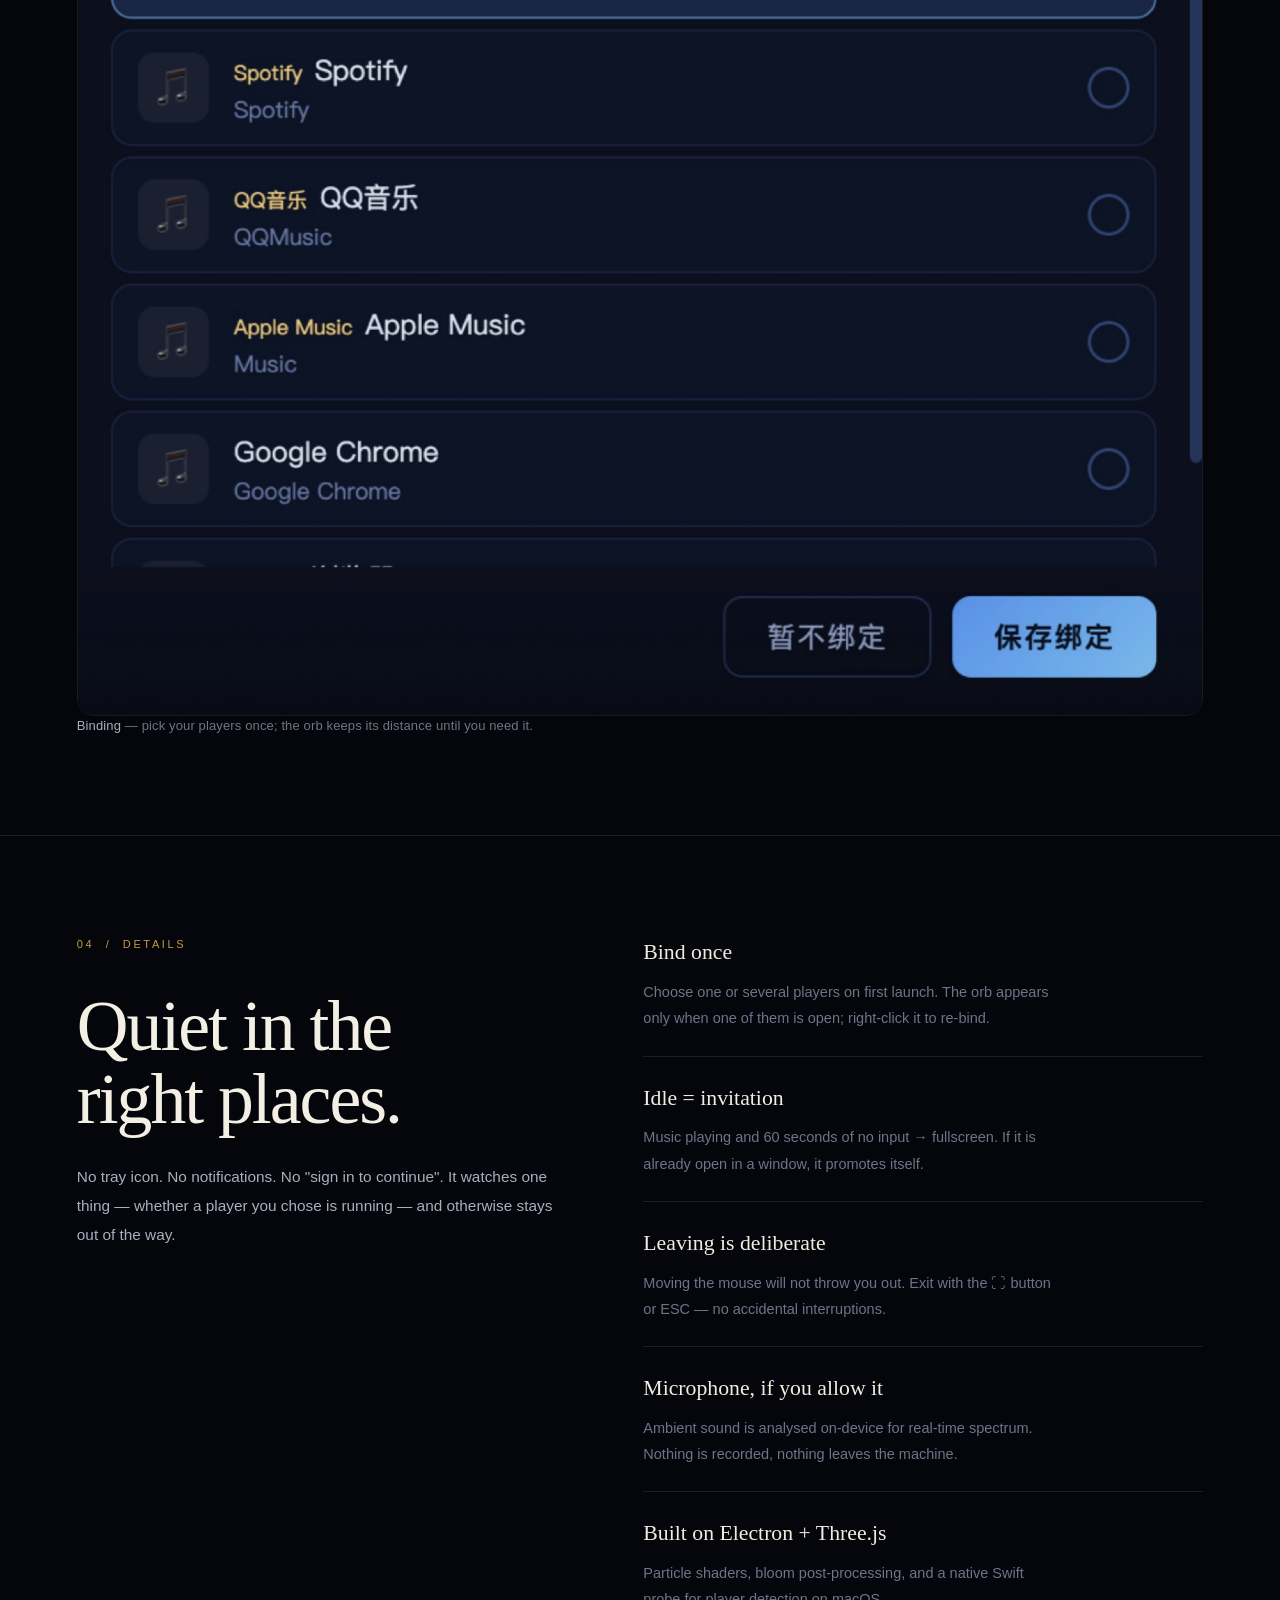
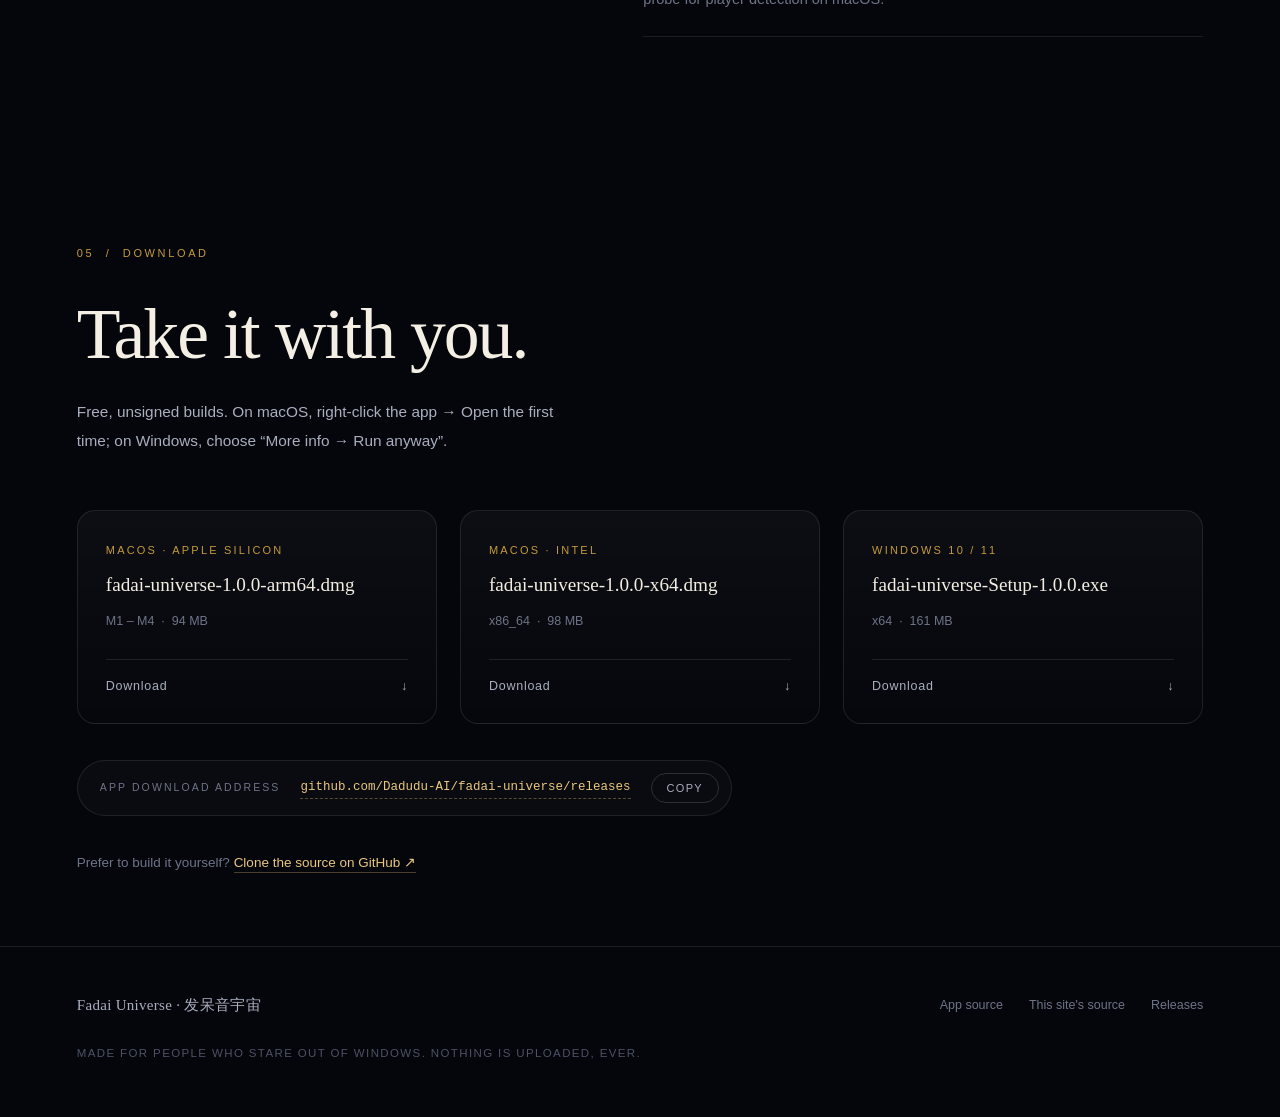
==== commit 9fb8ec4a: "feat: explicit app download address — hero CTA to Releases, copyable release URL in download section" ====
--- a/index.html
+++ b/index.html
@@ -48,8 +48,8 @@
         Play something, step away, and the screen becomes a sea of sound.
       </p>
       <div class="hero__cta reveal" data-d="4">
-        <a class="btn btn--solid" href="#download">Download for free</a>
-        <a class="btn btn--ghost" href="#forms">See it move</a>
+        <a class="btn btn--solid" href="https://github.com/Dadudu-AI/fadai-universe/releases/latest" target="_blank" rel="noopener">Download the app <span aria-hidden="true">↓</span></a>
+        <a class="btn btn--ghost" href="#download">All downloads</a>
       </div>
     </div>
 
@@ -215,6 +215,12 @@
         </a>
       </div>
 
+      <div class="dlurl reveal">
+        <span class="dlurl__label">App download address</span>
+        <a class="dlurl__value" id="dlUrl" href="https://github.com/Dadudu-AI/fadai-universe/releases/latest">github.com/Dadudu-AI/fadai-universe/releases</a>
+        <button class="dlurl__copy" id="copyDl" type="button">Copy</button>
+      </div>
+
       <p class="download__alt reveal">
         Prefer to build it yourself?
         <a href="https://github.com/Dadudu-AI/fadai-universe">Clone the source on GitHub ↗</a>
--- a/css/style.css
+++ b/css/style.css
@@ -122,7 +122,21 @@
 }
 .hero__stars { z-index: -2; opacity: 0.9; }
 .hero__orb { z-index: -1; }
-.hero__inner { max-width: 1240px; margin-inline: auto; width: 100%; }
+.hero__inner { max-width: 1240px; margin-inline: auto; width: 100%; position: relative; z-index: 1; }
+
+/* keeps the headline readable where the bloom passes behind it */
+@media (min-width: 1025px) {
+  .hero::after {
+    content: "";
+    position: fixed;
+    inset: 0 auto 0 0;
+    width: 58vw;
+    pointer-events: none;
+    z-index: 0;
+    background: linear-gradient(90deg, rgba(5, 6, 11, 0.86) 0%, rgba(5, 6, 11, 0.55) 46%, transparent 100%);
+  }
+  .hero__inner { z-index: 2; }
+}
 
 .eyebrow {
   font-size: 11.5px;
@@ -356,6 +370,32 @@
 .card__go i { font-style: normal; transition: transform 0.5s var(--ease); }
 .card:hover .card__go i { transform: translateY(3px); }
 
+/* copyable app download address */
+.dlurl {
+  margin: clamp(26px, 4vh, 40px) 0 0;
+  display: inline-flex; align-items: center; gap: clamp(12px, 1.6vw, 20px); flex-wrap: wrap;
+  padding: 12px 12px 12px 22px;
+  border: 1px solid var(--line); border-radius: 999px;
+  background: rgba(255, 255, 255, 0.022);
+}
+.dlurl__label { font-size: 10.5px; letter-spacing: 0.2em; text-transform: uppercase; color: var(--ink-3); }
+.dlurl__value {
+  font-family: ui-monospace, SFMono-Regular, Menlo, monospace;
+  font-size: 12.5px; color: var(--gold-lt);
+  border-bottom: 1px dashed rgba(232, 199, 126, 0.35);
+  font-variant-numeric: tabular-nums;
+}
+.dlurl__value:hover { border-bottom-color: var(--gold-lt); }
+.dlurl__copy {
+  appearance: none; border: 1px solid var(--line-2); background: transparent;
+  color: var(--ink-2); font-family: var(--sans); font-size: 11px;
+  letter-spacing: 0.12em; text-transform: uppercase;
+  padding: 8px 15px; border-radius: 999px; cursor: pointer;
+  transition: color 0.3s, border-color 0.3s;
+}
+.dlurl__copy:hover { color: var(--gold-lt); border-color: var(--gold); }
+.dlurl__copy.is-done { color: #7CF5A6; border-color: rgba(124, 245, 166, 0.5); }
+
 .download__alt { margin: clamp(30px, 4vh, 46px) 0 0; font-size: 13.5px; color: var(--ink-3); }
 .download__alt a { color: var(--gold-lt); border-bottom: 1px solid rgba(232, 199, 126, 0.3); padding-bottom: 2px; }
 .download__alt a:hover { border-color: var(--gold-lt); }
@@ -384,6 +424,12 @@
   .hero__foot { display: none; }
 }
 
+@media (max-width: 640px) {
+  .dlurl { display: flex; width: 100%; border-radius: 18px; padding: 16px 18px; gap: 8px 12px; }
+  .dlurl__value { word-break: break-all; font-size: 12px; }
+  .dlurl__copy { margin-left: auto; }
+}
+
 @media (prefers-reduced-motion: reduce) {
   * { animation-duration: 0.001ms !important; transition-duration: 0.001ms !important; }
   .reveal { opacity: 1; transform: none; }
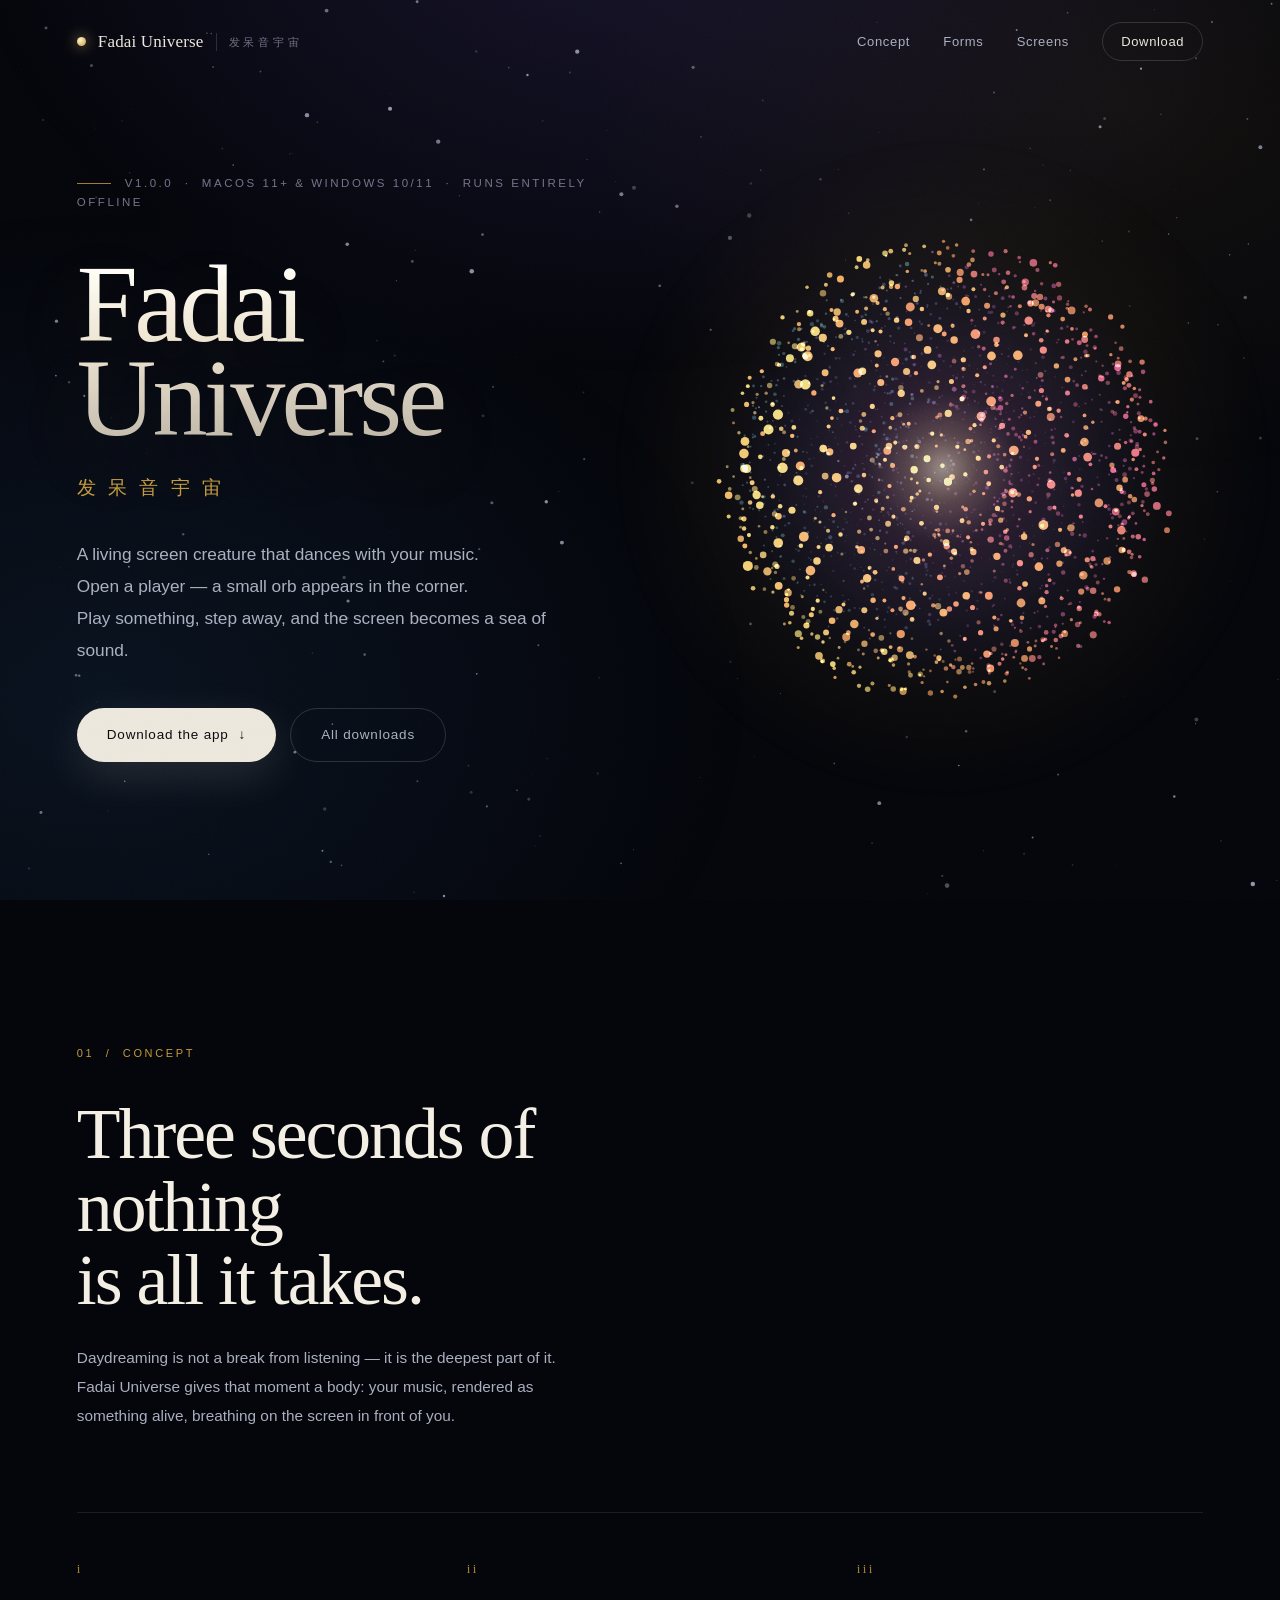
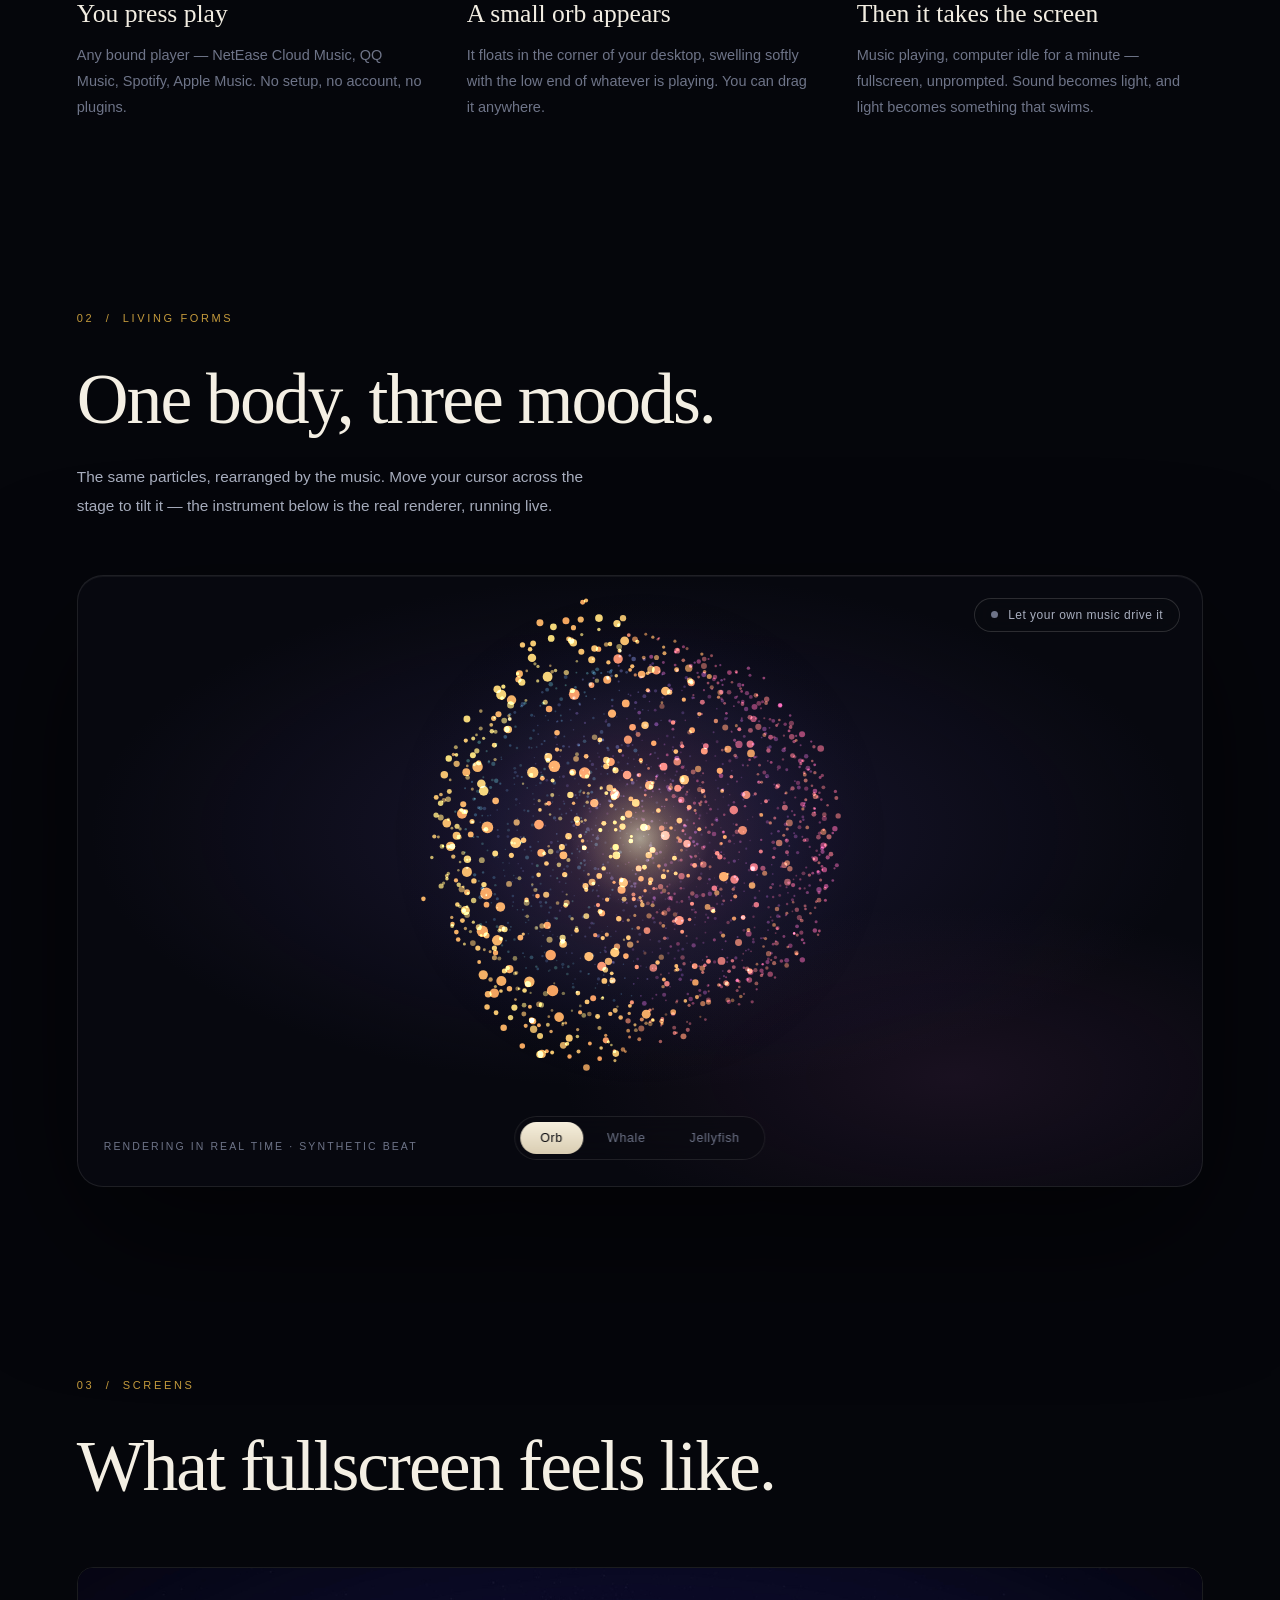
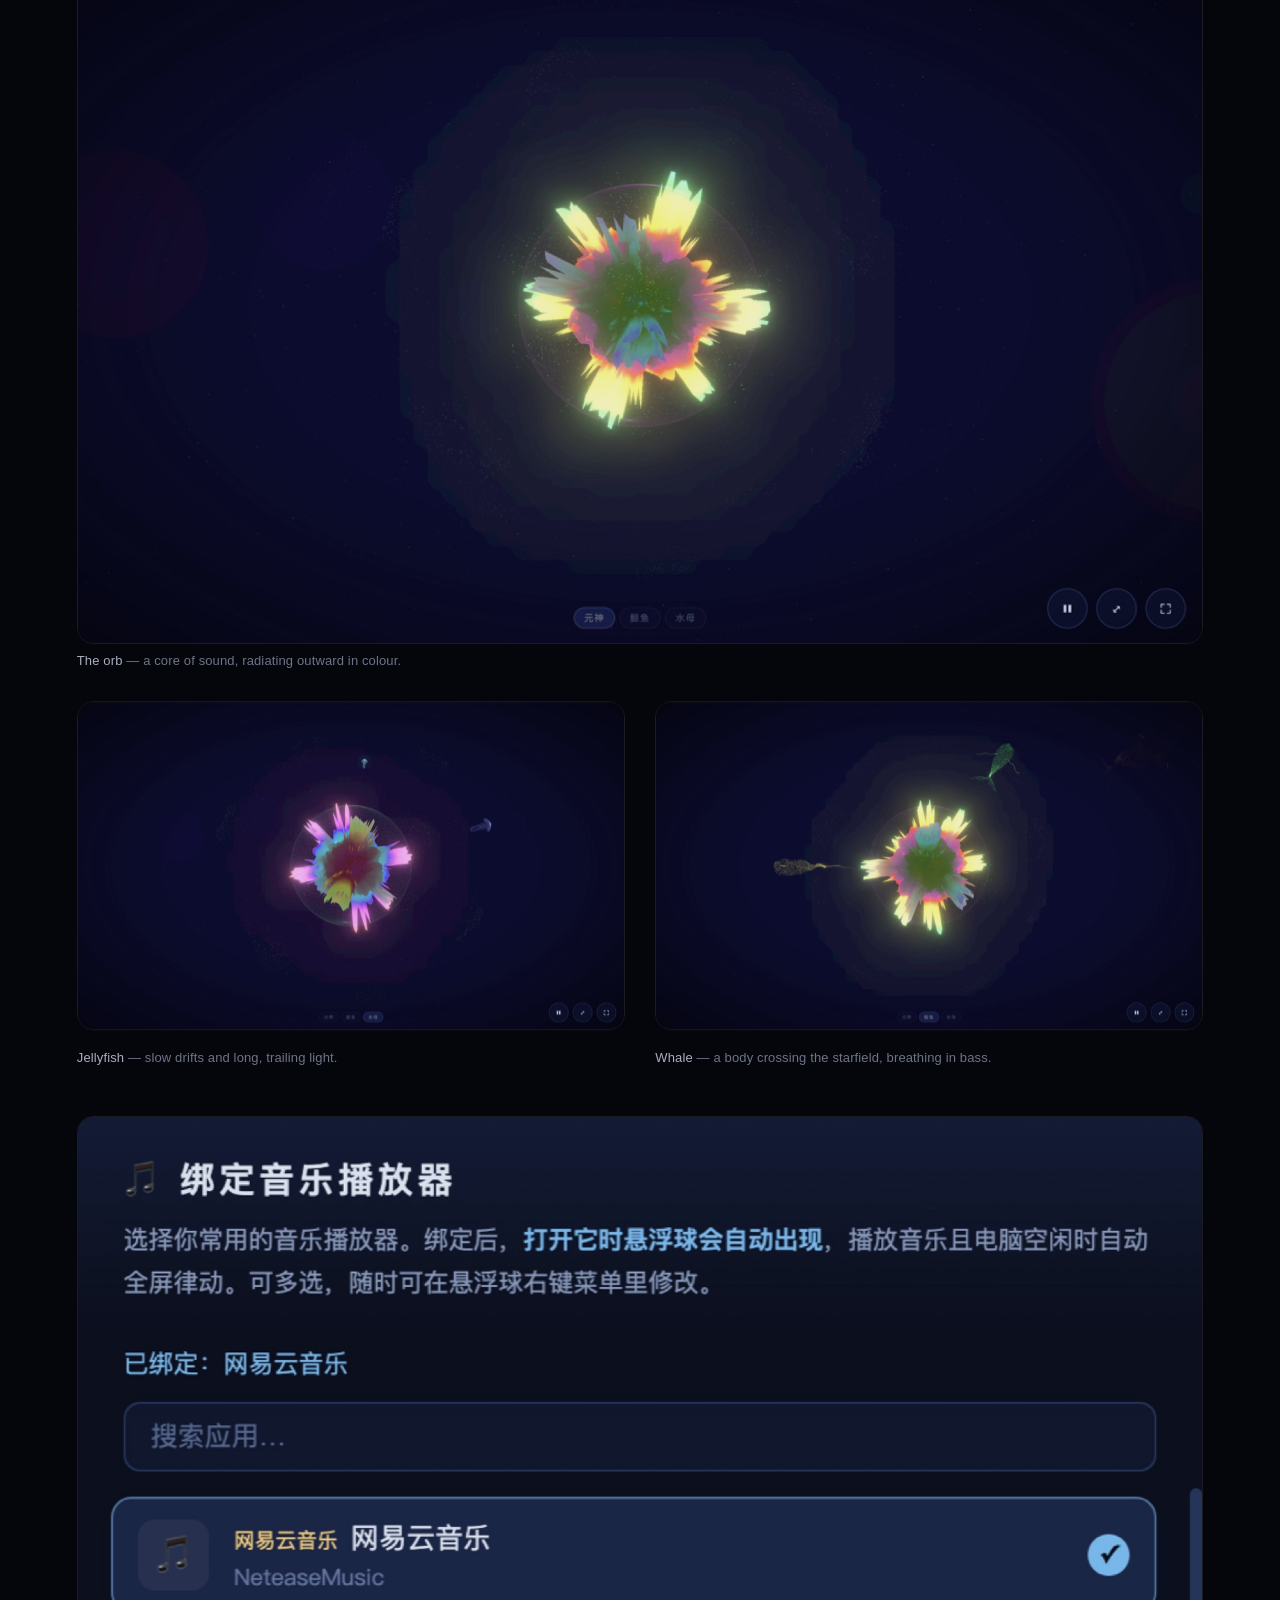
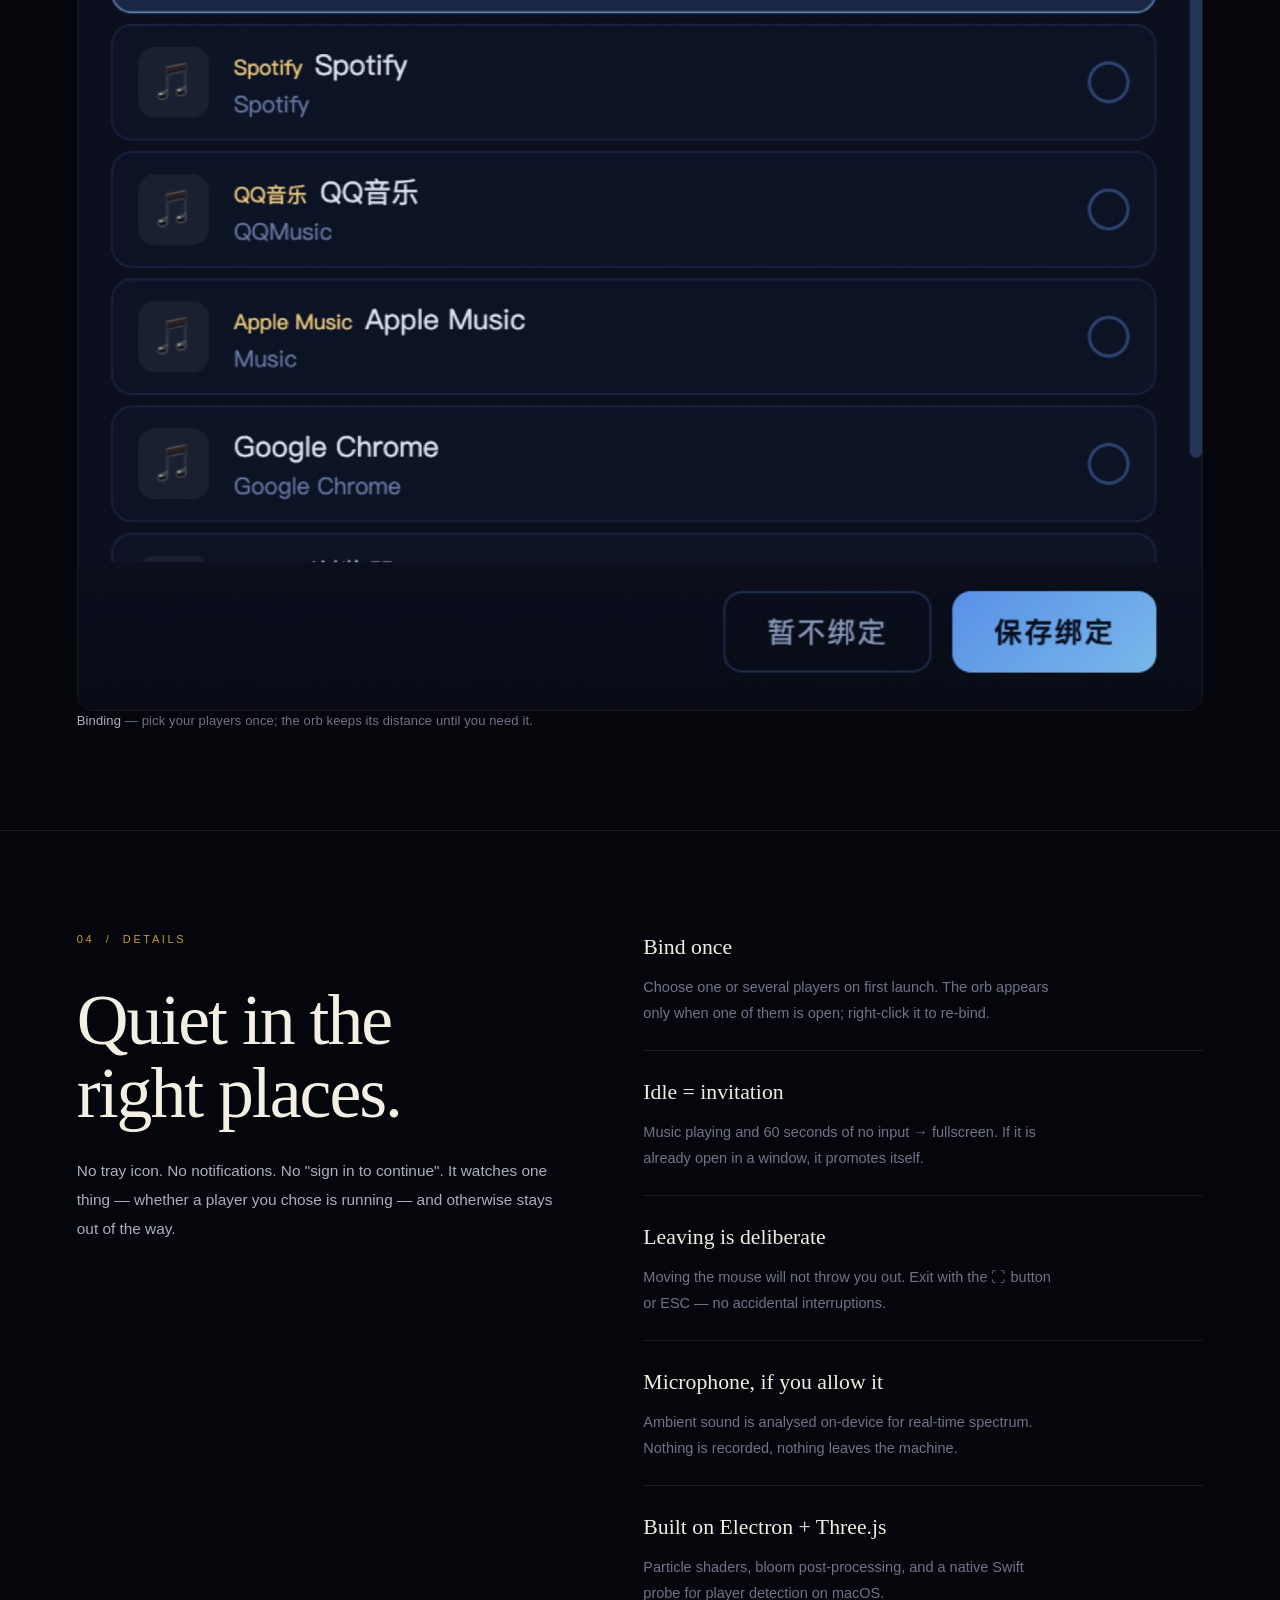
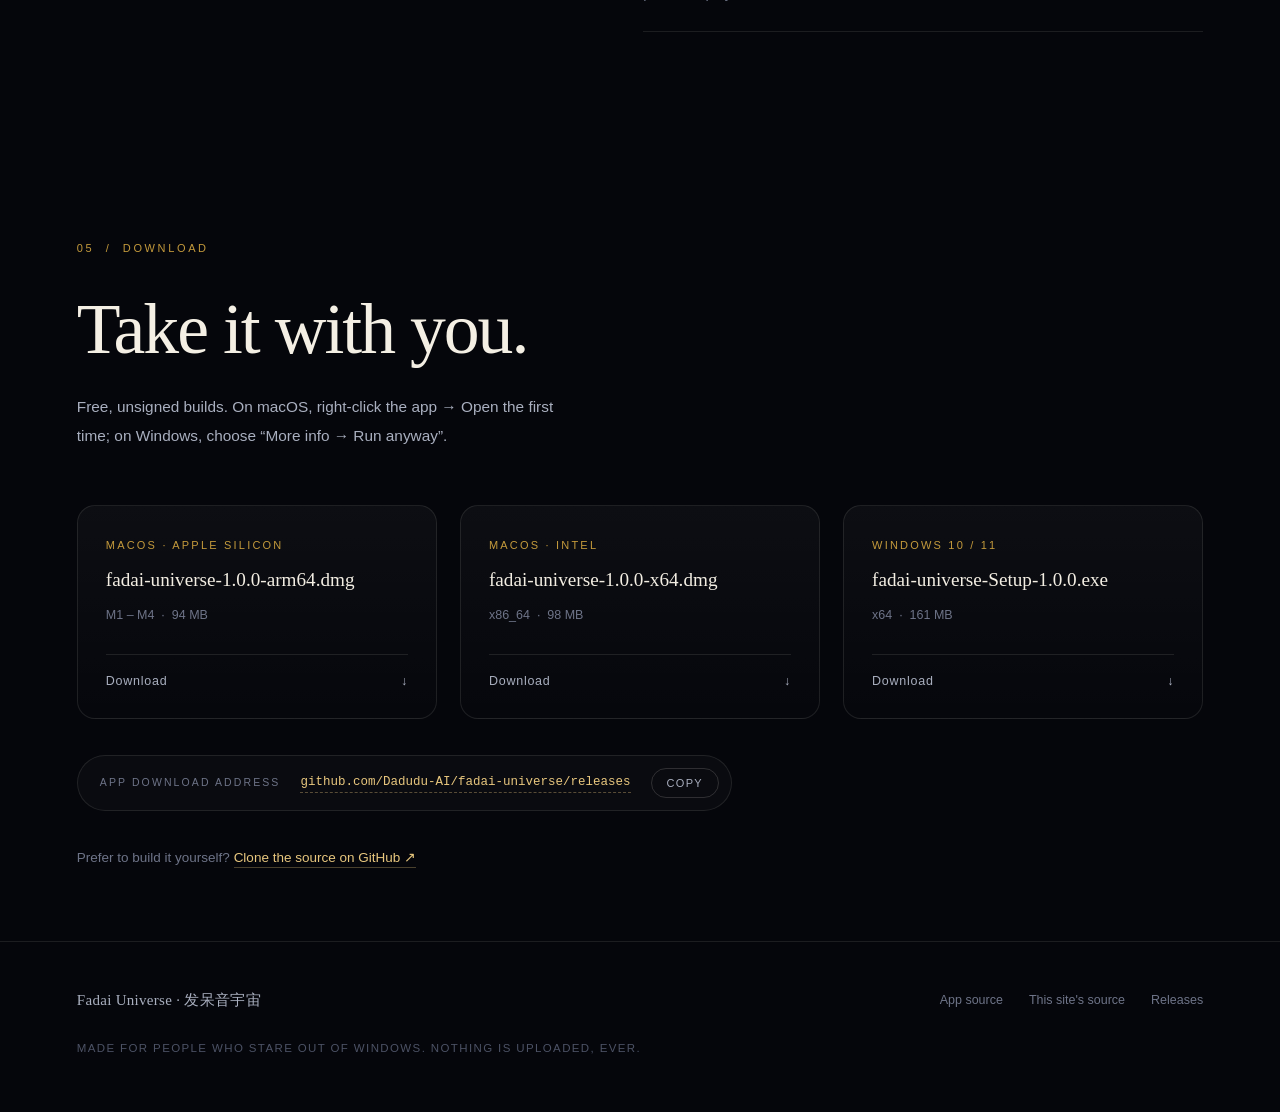
==== commit 482b99e5: "fix(hero): orb in its own column (no bleed over copy), calmer motion without starburst rays, direct " ====
--- a/index.html
+++ b/index.html
@@ -36,20 +36,25 @@
   <!-- ───────────────────────────── hero ───────────────────────────── -->
   <section class="hero" id="top">
     <canvas class="hero__stars" id="stars" aria-hidden="true"></canvas>
-    <canvas class="hero__orb" id="heroOrb" aria-hidden="true"></canvas>
 
     <div class="hero__inner">
-      <p class="eyebrow reveal">v1.0.0 &nbsp;·&nbsp; macOS 11+ &amp; Windows 10/11 &nbsp;·&nbsp; runs entirely offline</p>
-      <h1 class="hero__title reveal" data-d="1">Fadai<br>Universe</h1>
-      <p class="hero__cn reveal" data-d="2">发呆音宇宙</p>
-      <p class="hero__lede reveal" data-d="3">
-        A living screen creature that dances with your music.<br>
-        Open a player — a small orb appears in the corner.<br>
-        Play something, step away, and the screen becomes a sea of sound.
-      </p>
-      <div class="hero__cta reveal" data-d="4">
-        <a class="btn btn--solid" href="https://github.com/Dadudu-AI/fadai-universe/releases/latest" target="_blank" rel="noopener">Download the app <span aria-hidden="true">↓</span></a>
-        <a class="btn btn--ghost" href="#download">All downloads</a>
+      <div class="hero__copy">
+        <p class="eyebrow reveal">v1.0.0 &nbsp;·&nbsp; macOS 11+ &amp; Windows 10/11 &nbsp;·&nbsp; runs entirely offline</p>
+        <h1 class="hero__title reveal" data-d="1">Fadai<br>Universe</h1>
+        <p class="hero__cn reveal" data-d="2">发呆音宇宙</p>
+        <p class="hero__lede reveal" data-d="3">
+          A living screen creature that dances with your music.<br>
+          Open a player — a small orb appears in the corner.<br>
+          Play something, step away, and the screen becomes a sea of sound.
+        </p>
+        <div class="hero__cta reveal" data-d="4">
+          <a class="btn btn--solid" id="dlHero" href="#download" rel="noopener">Download the app <span aria-hidden="true">↓</span></a>
+          <a class="btn btn--ghost" href="#download">All downloads</a>
+        </div>
+      </div>
+
+      <div class="hero__stage reveal" data-d="2">
+        <canvas id="heroOrb" aria-hidden="true"></canvas>
       </div>
     </div>
 
--- a/css/style.css
+++ b/css/style.css
@@ -108,34 +108,52 @@
 .hero {
   position: relative;
   min-height: 100svh;
-  display: grid;
+  display: flex;
   align-items: center;
-  padding: 120px var(--pad) 80px;
+  padding: clamp(96px, 14vh, 150px) var(--pad) clamp(70px, 10vh, 110px);
   isolation: isolate;
-}
-.hero__stars, .hero__orb {
+  overflow-x: clip; /* the halo bleeds past the stage box — never past the page */
+}
+/* the starfield stays full-bleed; the orb lives in its own column */
+.hero__stars {
   position: fixed;
   inset: 0;
   width: 100%;
   height: 100%;
   pointer-events: none;
-}
-.hero__stars { z-index: -2; opacity: 0.9; }
-.hero__orb { z-index: -1; }
-.hero__inner { max-width: 1240px; margin-inline: auto; width: 100%; position: relative; z-index: 1; }
-
-/* keeps the headline readable where the bloom passes behind it */
-@media (min-width: 1025px) {
-  .hero::after {
-    content: "";
-    position: fixed;
-    inset: 0 auto 0 0;
-    width: 58vw;
-    pointer-events: none;
-    z-index: 0;
-    background: linear-gradient(90deg, rgba(5, 6, 11, 0.86) 0%, rgba(5, 6, 11, 0.55) 46%, transparent 100%);
-  }
-  .hero__inner { z-index: 2; }
+  z-index: -1;
+  opacity: 0.9;
+}
+.hero__inner {
+  max-width: 1240px;
+  margin-inline: auto;
+  width: 100%;
+  position: relative;
+  z-index: 1;
+  display: grid;
+  grid-template-columns: minmax(0, 1.04fr) minmax(0, 0.96fr);
+  align-items: center;
+  gap: clamp(24px, 3.4vw, 64px);
+}
+.hero__copy { min-width: 0; }
+
+.hero__stage {
+  position: relative;
+  width: 100%;
+  aspect-ratio: 1 / 1;
+  max-height: min(66vh, 620px);
+  justify-self: end;
+}
+.hero__stage canvas { display: block; width: 100%; height: 100%; }
+/* ambient halo so the canvas edge never reads as a rectangle */
+.hero__stage::before {
+  content: "";
+  position: absolute;
+  inset: -22%;
+  pointer-events: none;
+  border-radius: 50%;
+  background: radial-gradient(circle at 50% 50%, rgba(120, 100, 210, 0.13), rgba(196, 154, 60, 0.045) 42%, transparent 62%);
+  filter: blur(12px);
 }
 
 .eyebrow {
@@ -150,8 +168,8 @@
 .hero__title {
   font-family: var(--serif);
   font-weight: 400;
-  font-size: clamp(68px, 15.5vw, 210px);
-  line-height: 0.82;
+  font-size: clamp(52px, 8.6vw, 146px);
+  line-height: 0.86;
   letter-spacing: -0.035em;
   margin: 0;
   background: linear-gradient(178deg, #FFFDF6 8%, #EFE7D6 42%, #B9B2A6 100%);
@@ -412,6 +430,17 @@
 }
 
 /* ───────────────────────────── responsive ───────────────────────────── */
+@media (max-width: 980px) {
+  .hero { padding-top: 108px; }
+  .hero__inner { grid-template-columns: 1fr; gap: clamp(28px, 5vh, 44px); }
+  .hero__stage {
+    max-height: 44vh;
+    width: min(100%, 46vh);
+    justify-self: start;
+    margin-top: 4px;
+  }
+}
+
 @media (max-width: 900px) {
   .nav__links a:not(.nav__cta) { display: none; }
   .nav__cn { display: none; }
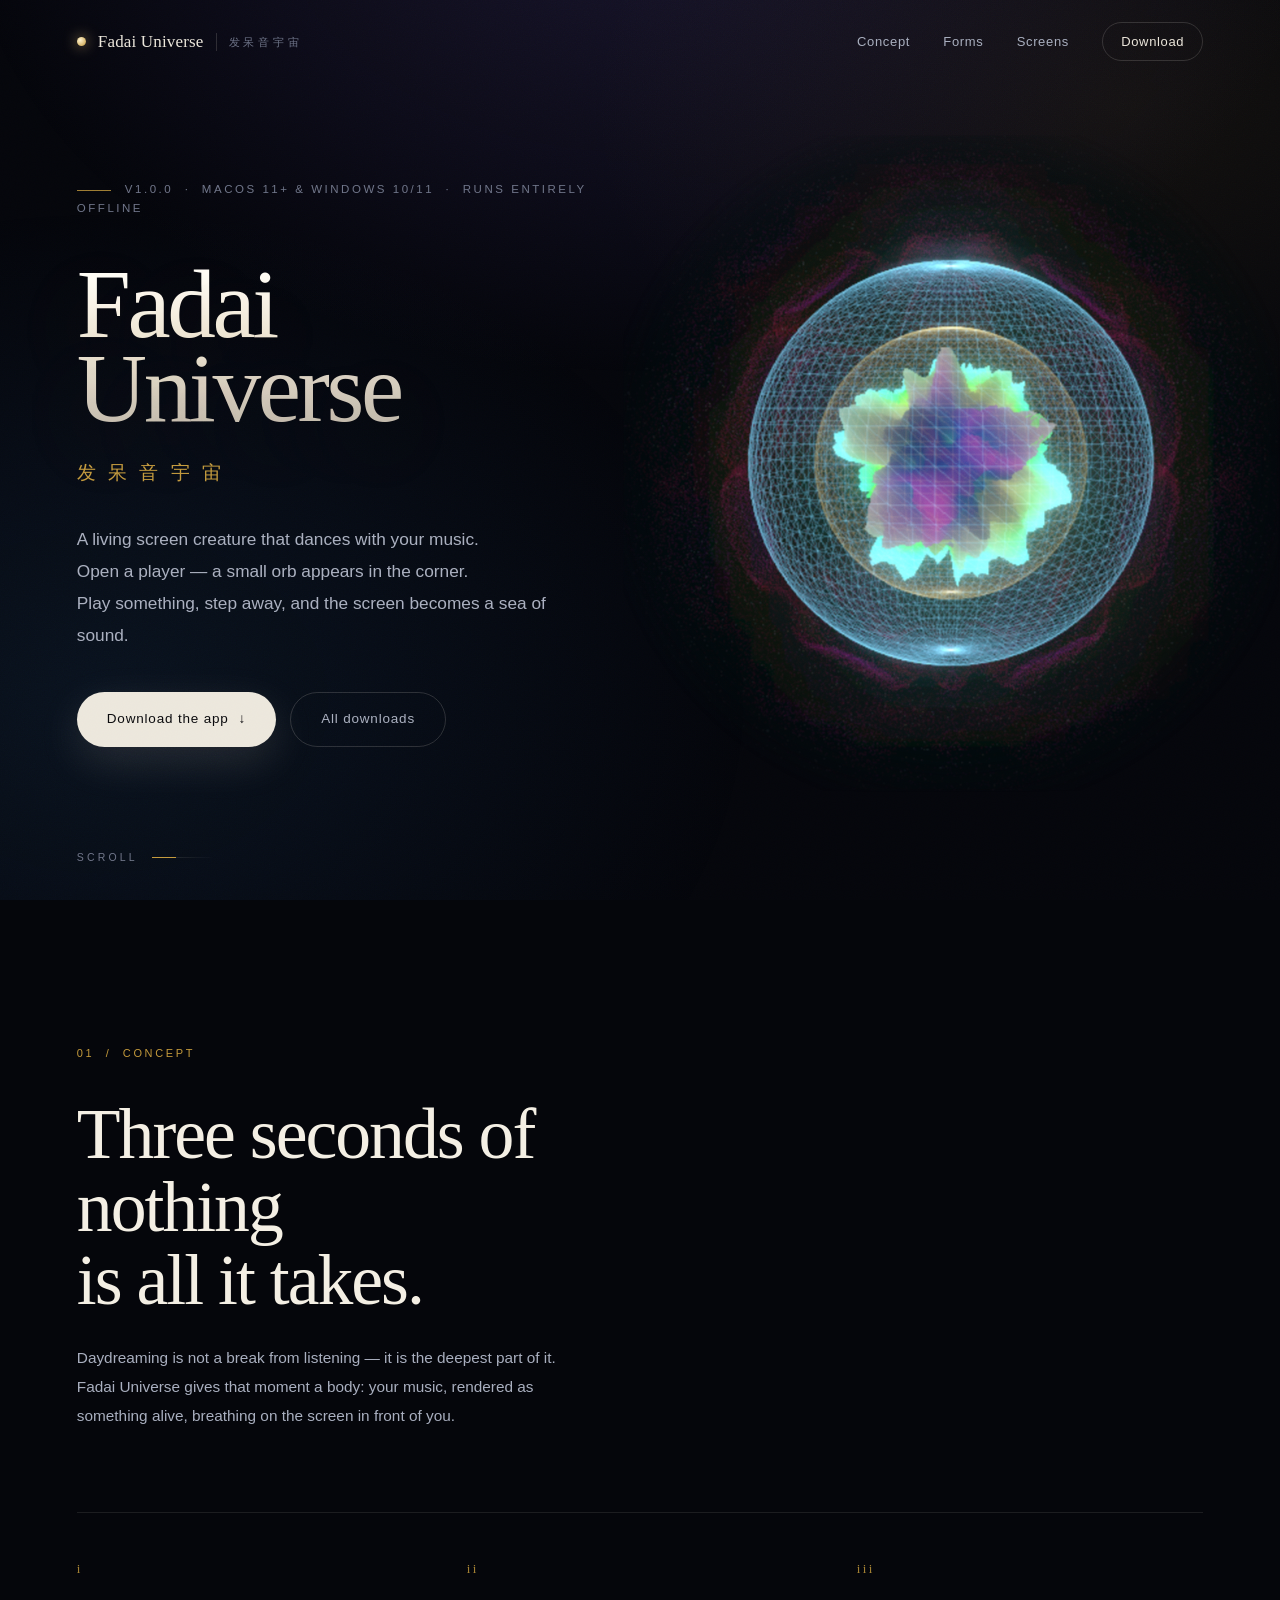
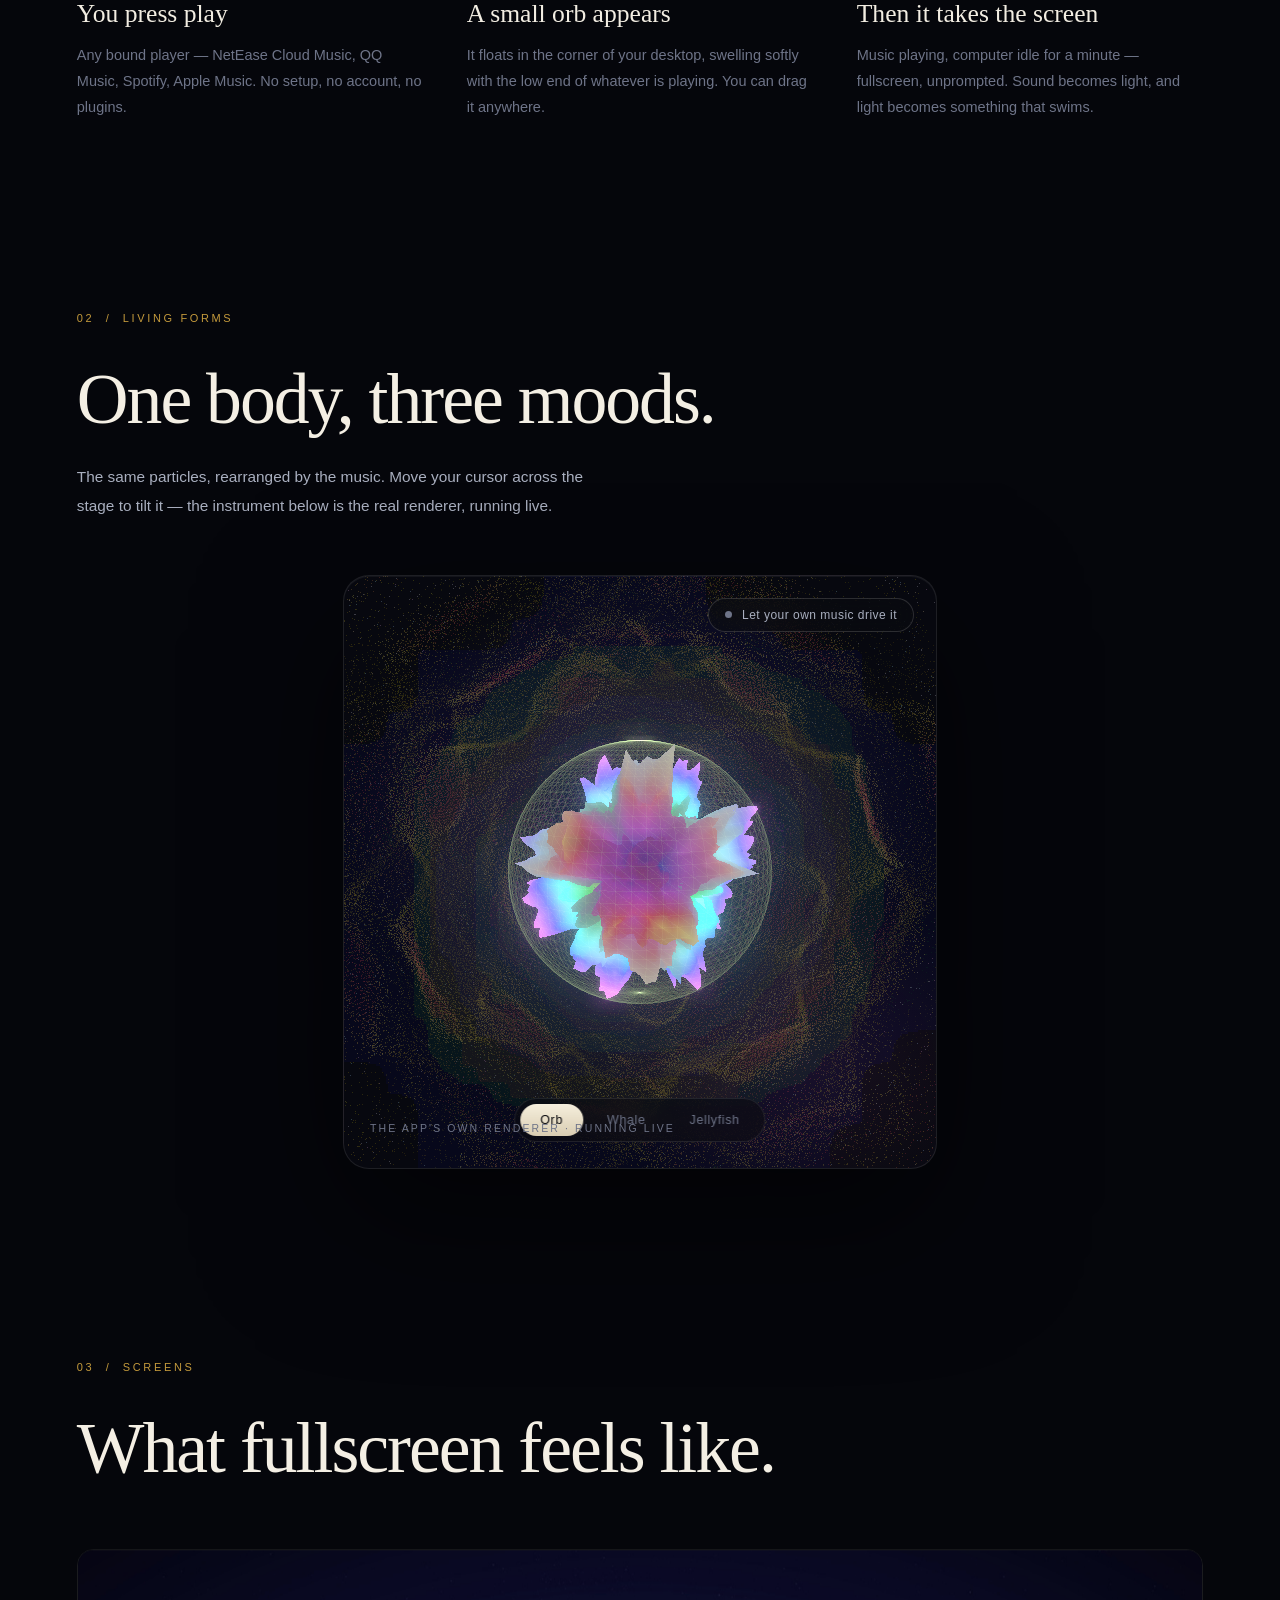
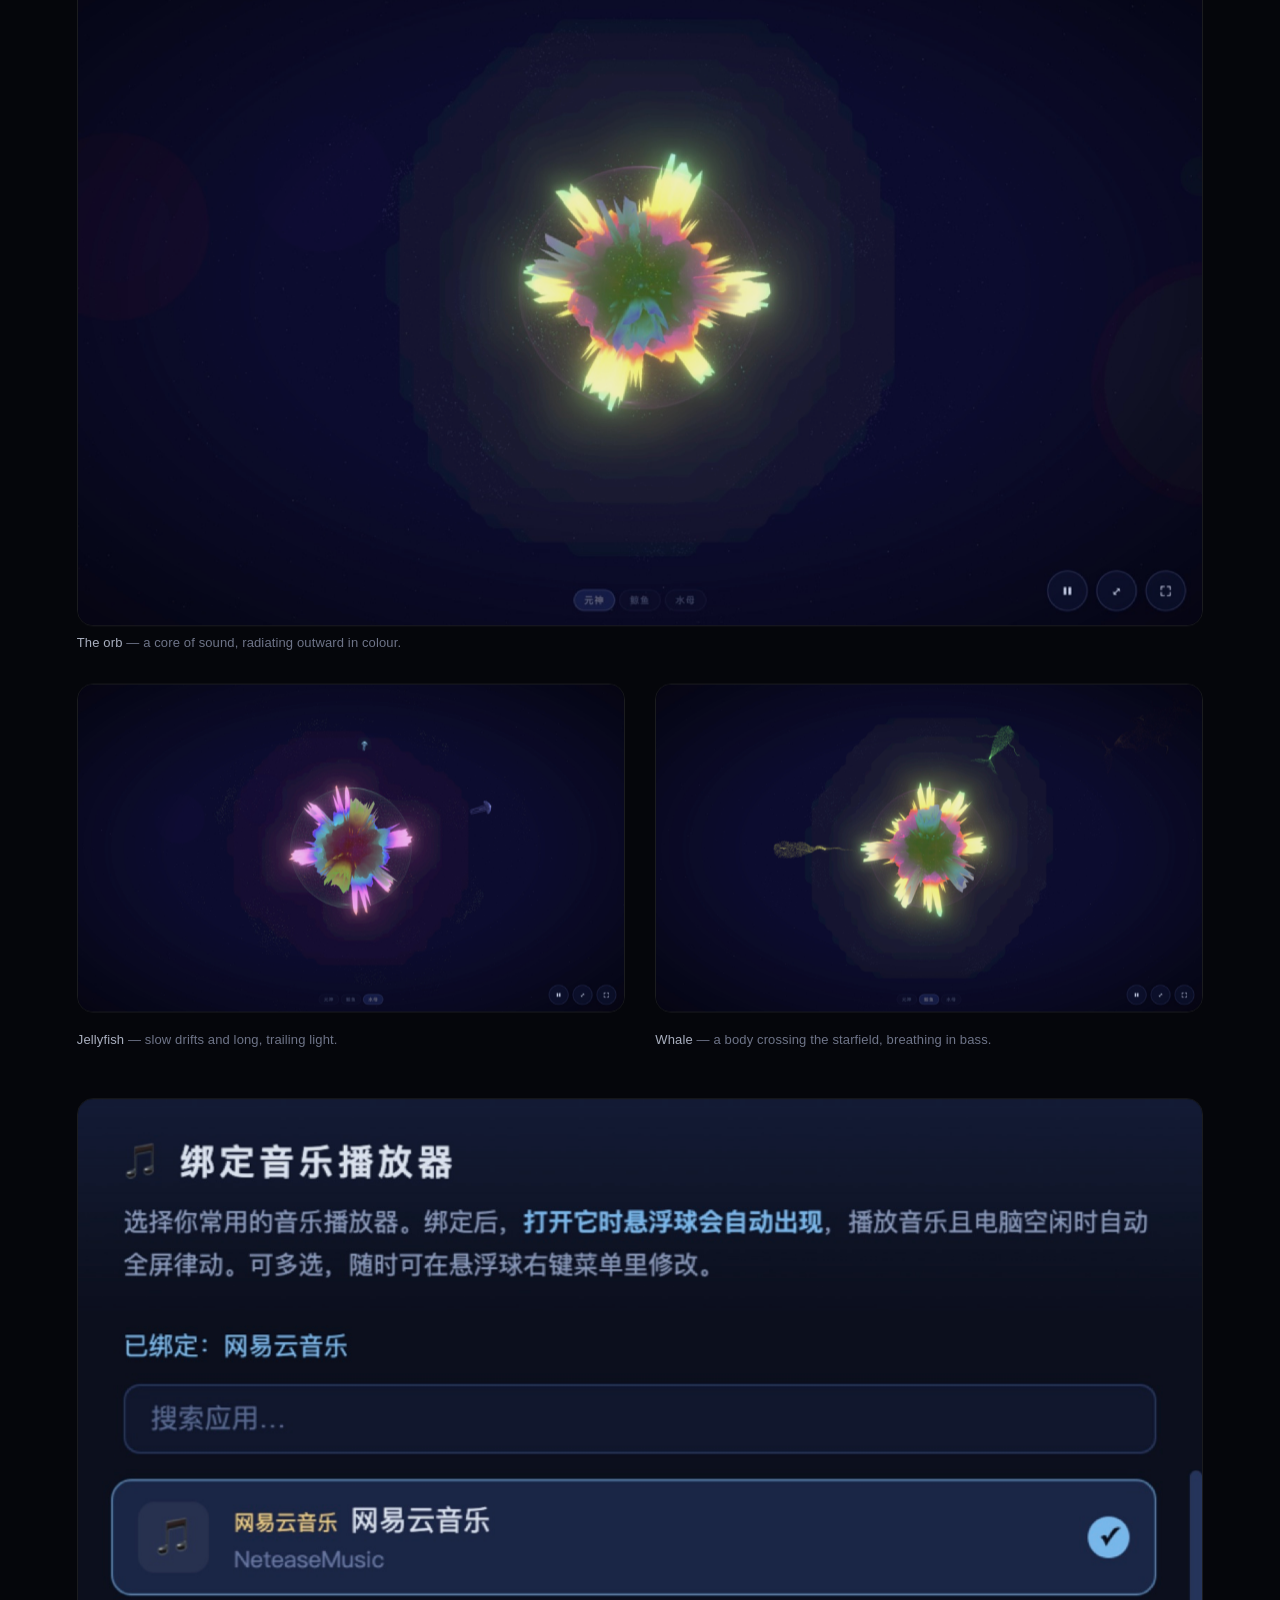
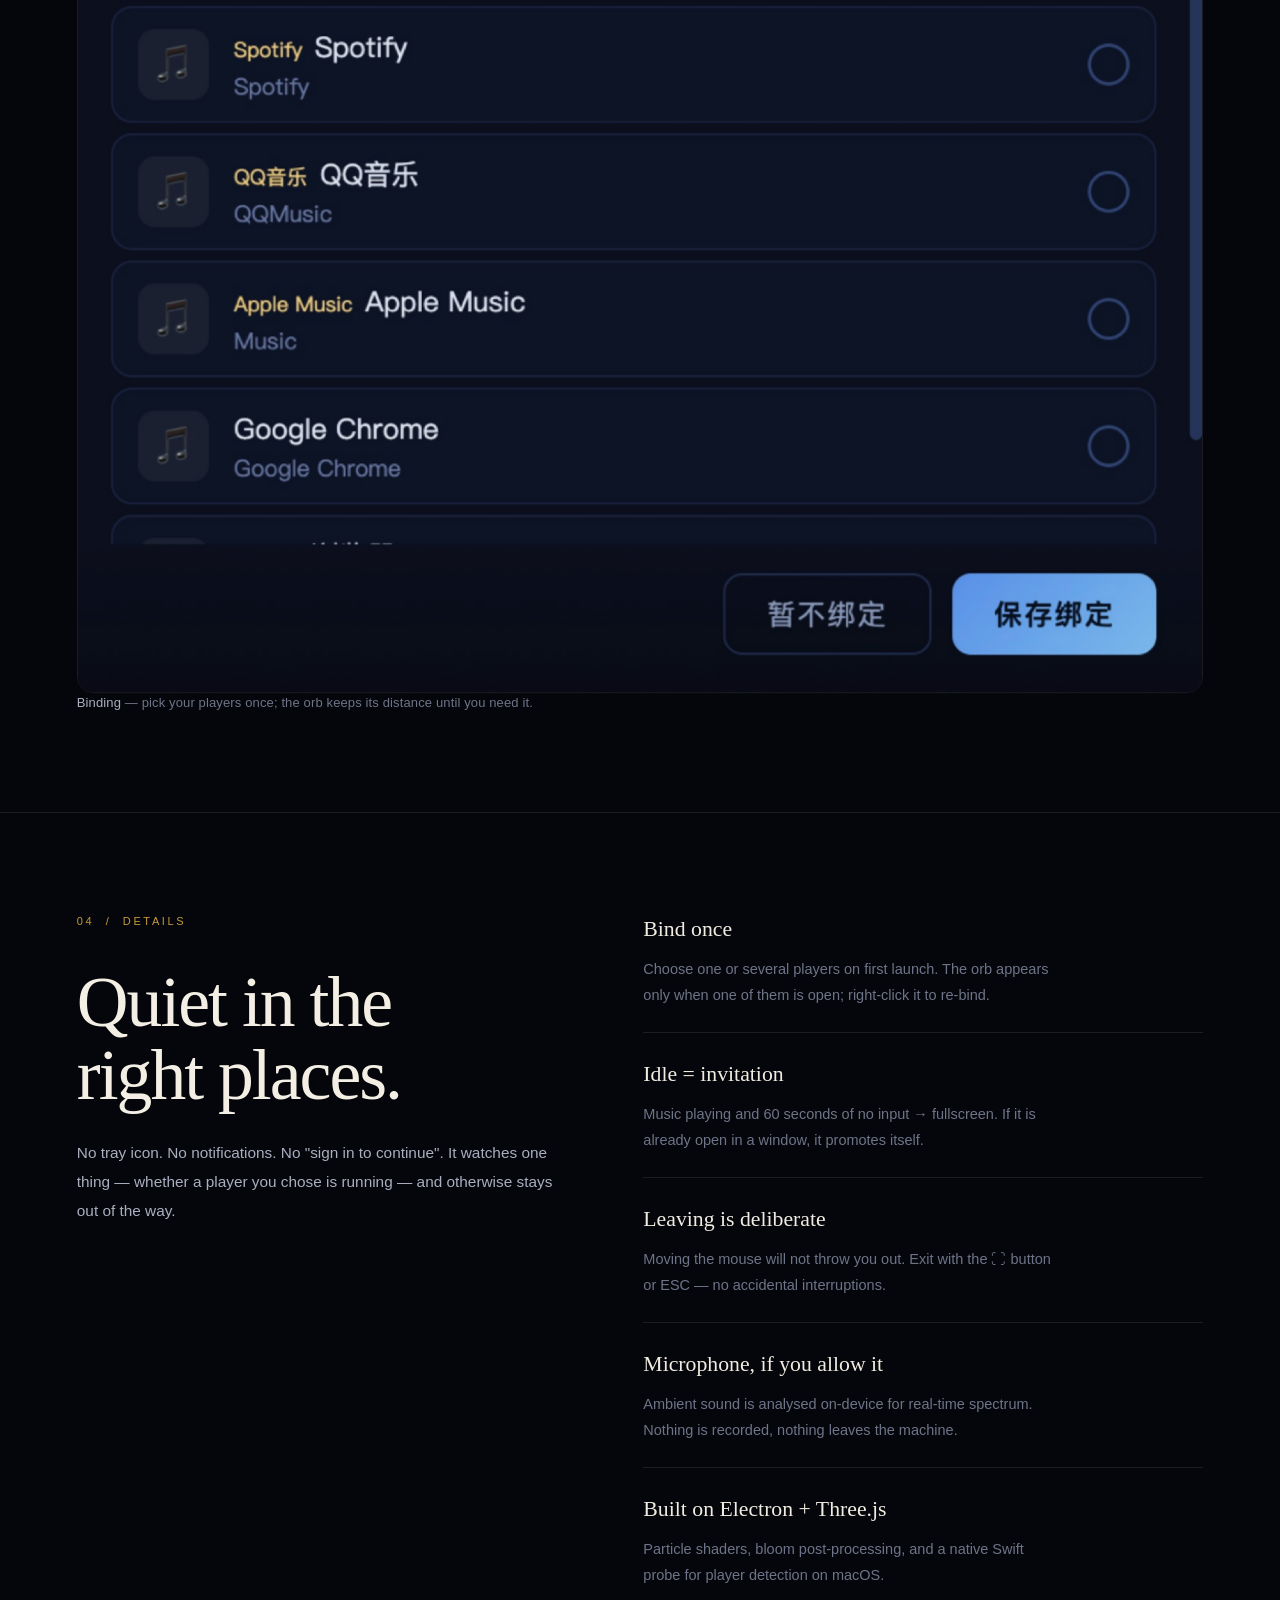
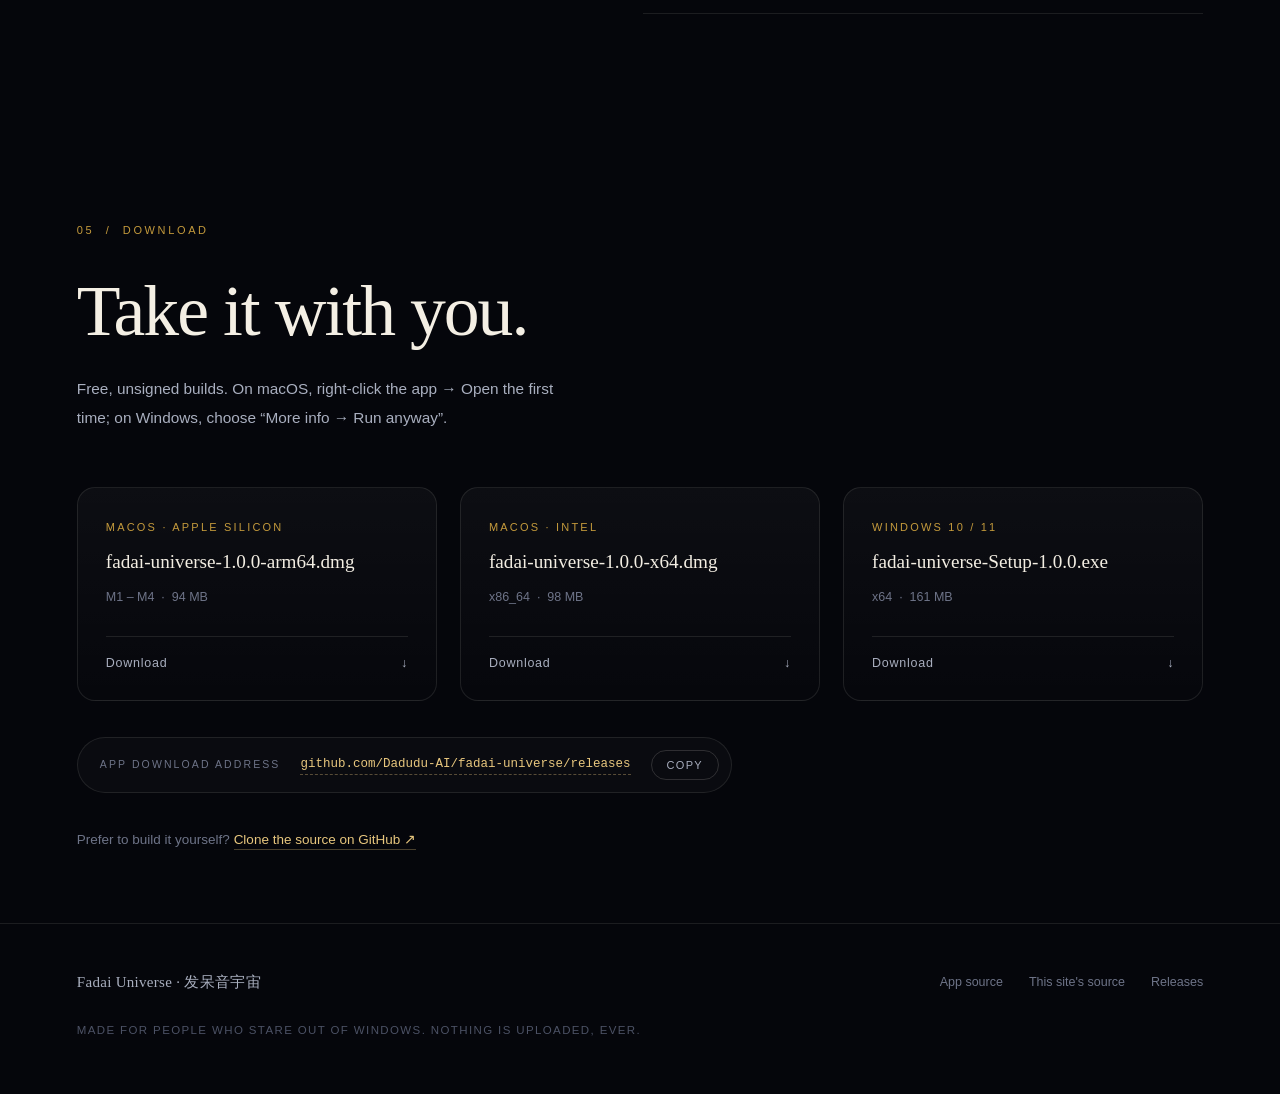
==== commit 70722d05: "feat(hero): use the app's own Three.js visualizer (vendored, embedded, screen-blended) instead of a " ====
--- a/index.html
+++ b/index.html
@@ -35,8 +35,6 @@
 
   <!-- ───────────────────────────── hero ───────────────────────────── -->
   <section class="hero" id="top">
-    <canvas class="hero__stars" id="stars" aria-hidden="true"></canvas>
-
     <div class="hero__inner">
       <div class="hero__copy">
         <p class="eyebrow reveal">v1.0.0 &nbsp;·&nbsp; macOS 11+ &amp; Windows 10/11 &nbsp;·&nbsp; runs entirely offline</p>
@@ -54,7 +52,8 @@
       </div>
 
       <div class="hero__stage reveal" data-d="2">
-        <canvas id="heroOrb" aria-hidden="true"></canvas>
+        <iframe class="viz" src="viz/app.html?embed=1&mode=orb" title="Fadai Universe visualizer"
+                allow="microphone; autoplay" scrolling="no" tabindex="-1" aria-hidden="true"></iframe>
       </div>
     </div>
 
@@ -110,7 +109,8 @@
     </div>
 
     <div class="stage reveal" data-d="3">
-      <canvas id="orbDemo" aria-hidden="true"></canvas>
+      <iframe class="viz" id="stageViz" src="viz/app.html?embed=1&mode=orb" title="Fadai Universe visualizer — interactive"
+              loading="lazy" allow="microphone; autoplay" scrolling="no"></iframe>
 
       <div class="stage__tabs" role="tablist" aria-label="Visualization form">
         <button class="chip is-active" data-mode="orb" role="tab" aria-selected="true">Orb</button>
@@ -123,7 +123,7 @@
         <span class="mic__label">Let your own music drive it</span>
       </button>
 
-      <p class="stage__note" id="stageNote">Rendering in real time · synthetic beat</p>
+      <p class="stage__note" id="stageNote">The app's own renderer · running live</p>
     </div>
   </section>
 
@@ -246,7 +246,6 @@
   <p class="foot__fine">Made for people who stare out of windows. Nothing is uploaded, ever.</p>
 </footer>
 
-<script src="js/orb.js"></script>
 <script src="js/main.js"></script>
 </body>
 </html>
--- a/css/style.css
+++ b/css/style.css
@@ -110,19 +110,9 @@
   min-height: 100svh;
   display: flex;
   align-items: center;
-  padding: clamp(96px, 14vh, 150px) var(--pad) clamp(70px, 10vh, 110px);
+  padding: clamp(84px, 11vh, 132px) var(--pad) clamp(48px, 8vh, 96px);
   isolation: isolate;
   overflow-x: clip; /* the halo bleeds past the stage box — never past the page */
-}
-/* the starfield stays full-bleed; the orb lives in its own column */
-.hero__stars {
-  position: fixed;
-  inset: 0;
-  width: 100%;
-  height: 100%;
-  pointer-events: none;
-  z-index: -1;
-  opacity: 0.9;
 }
 .hero__inner {
   max-width: 1240px;
@@ -137,23 +127,35 @@
 }
 .hero__copy { min-width: 0; }
 
+/* the embedded app visualizer: screen-blended so its black stage
+   disappears and only the light lands on the page */
 .hero__stage {
   position: relative;
+  width: min(100%, 56svh, 540px);
+  aspect-ratio: 1 / 1;
+  justify-self: end;
+}
+.viz {
+  display: block;
   width: 100%;
-  aspect-ratio: 1 / 1;
-  max-height: min(66vh, 620px);
-  justify-self: end;
-}
-.hero__stage canvas { display: block; width: 100%; height: 100%; }
-/* ambient halo so the canvas edge never reads as a rectangle */
-.hero__stage::before {
-  content: "";
+  height: 100%;
+  border: 0;
+  background: transparent;
+  mix-blend-mode: screen;
+  pointer-events: none; /* never steal scroll or clicks from the page */
+  transform: scale(1.3);
+  transform-origin: 50% 50%;
+  /* fade the app's own stage into the page so no rectangle is ever visible */
+  -webkit-mask-image: radial-gradient(circle at 50% 50%, #000 46%, rgba(0, 0, 0, 0.55) 62%, transparent 76%);
+  mask-image: radial-gradient(circle at 50% 50%, #000 46%, rgba(0, 0, 0, 0.55) 62%, transparent 76%);
+}
+.stage .viz {
   position: absolute;
-  inset: -22%;
-  pointer-events: none;
-  border-radius: 50%;
-  background: radial-gradient(circle at 50% 50%, rgba(120, 100, 210, 0.13), rgba(196, 154, 60, 0.045) 42%, transparent 62%);
-  filter: blur(12px);
+  inset: 0;
+  pointer-events: auto;
+  transform: none;
+  -webkit-mask-image: none;
+  mask-image: none;
 }
 
 .eyebrow {
@@ -168,7 +170,7 @@
 .hero__title {
   font-family: var(--serif);
   font-weight: 400;
-  font-size: clamp(52px, 8.6vw, 146px);
+  font-size: clamp(46px, min(7.6vw, 13vh), 128px);
   line-height: 0.86;
   letter-spacing: -0.035em;
   margin: 0;
@@ -271,9 +273,11 @@
 
 .stage {
   position: relative;
-  width: min(1320px, 100% - var(--pad) * 2);
+  /* square, because the app sizes its backdrop plane to the viewport height —
+     a square stage keeps that plane edge out of frame */
+  width: min(720px, 100% - var(--pad) * 2, 66svh);
   margin: clamp(40px, 6vh, 70px) auto 0;
-  height: clamp(430px, 68vh, 720px);
+  aspect-ratio: 1 / 1;
   border: 1px solid var(--line);
   border-radius: 26px;
   overflow: hidden;
@@ -284,7 +288,7 @@
   box-shadow: 0 50px 140px rgba(0, 0, 0, 0.55), inset 0 1px 0 rgba(255, 255, 255, 0.05);
   cursor: crosshair;
 }
-.stage canvas { position: absolute; inset: 0; width: 100%; height: 100%; }
+
 
 .stage__tabs {
   position: absolute; left: 50%; bottom: 26px; transform: translateX(-50%);
@@ -434,8 +438,7 @@
   .hero { padding-top: 108px; }
   .hero__inner { grid-template-columns: 1fr; gap: clamp(28px, 5vh, 44px); }
   .hero__stage {
-    max-height: 44vh;
-    width: min(100%, 46vh);
+    width: min(100%, 42svh);
     justify-self: start;
     margin-top: 4px;
   }
@@ -454,6 +457,14 @@
 }
 
 @media (max-width: 640px) {
+  .hero { padding-top: 76px; }
+  .hero .eyebrow { font-size: 10px; letter-spacing: 0.16em; margin-bottom: 20px; }
+  .hero__title { font-size: clamp(42px, 13.2vw, 62px); }
+  .hero__cn { margin-top: 16px; letter-spacing: 0.5em; }
+  .hero__lede { margin-top: 20px; font-size: 14.5px; line-height: 1.75; }
+  .hero__cta { margin-top: 24px; gap: 10px; }
+  .hero__cta .btn { padding: 13px 22px; font-size: 12.5px; }
+  .hero__stage { width: min(100%, 34svh); }
   .dlurl { display: flex; width: 100%; border-radius: 18px; padding: 16px 18px; gap: 8px 12px; }
   .dlurl__value { word-break: break-all; font-size: 12px; }
   .dlurl__copy { margin-left: auto; }
